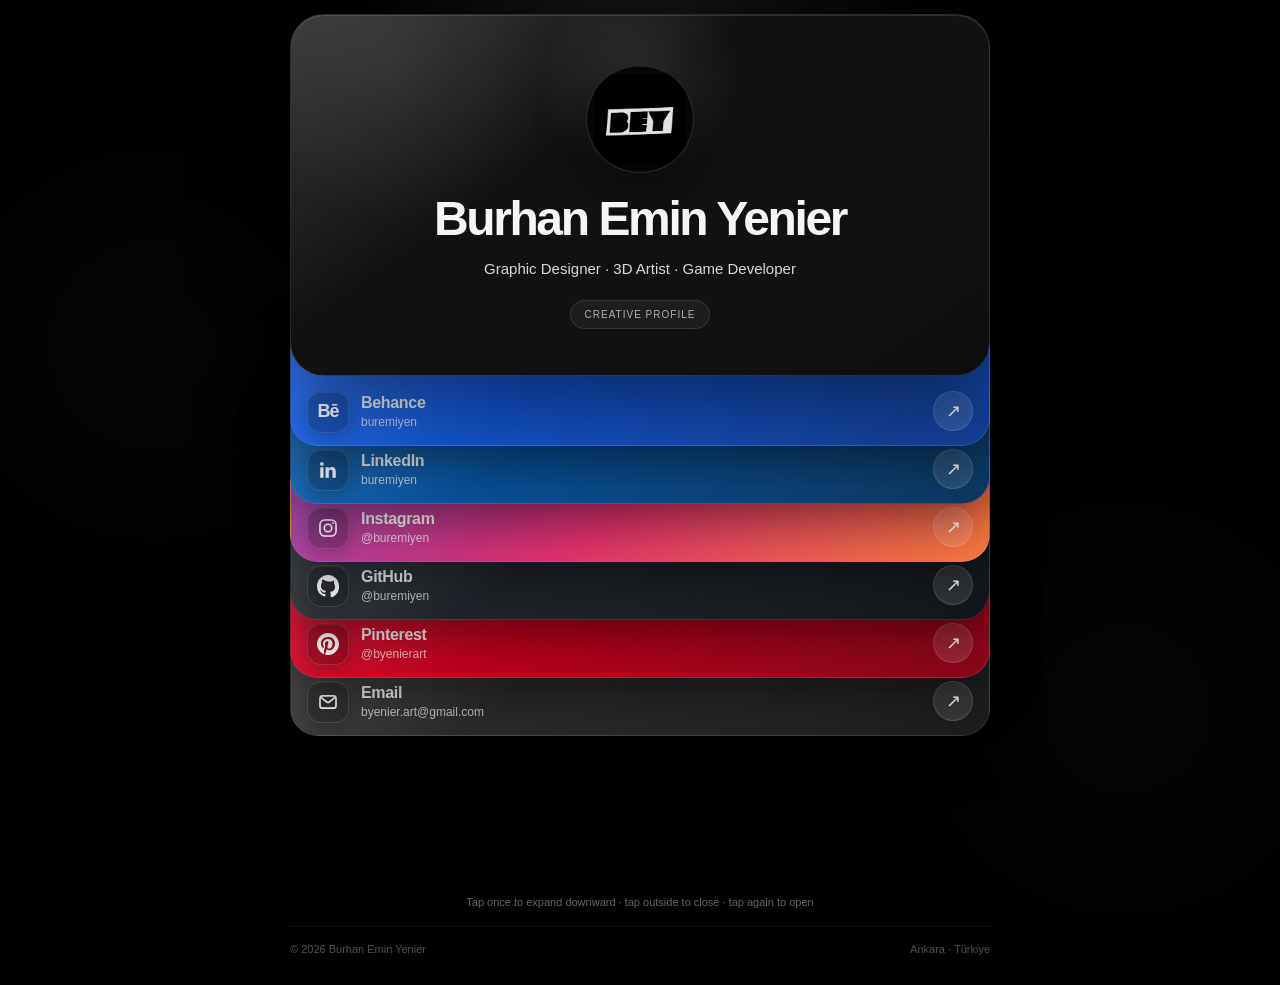
==== index.html @ cd2b0089 "Launch Wallet-style profile design" ====
<!doctype html>
<html lang="en">
<head>
<meta charset="utf-8">
<meta name="viewport" content="width=device-width,initial-scale=1,viewport-fit=cover">
<meta name="theme-color" content="#000000">
<meta name="color-scheme" content="dark">
<meta name="description" content="Burhan Emin Yenier — Graphic Designer, 3D Artist and Game Developer.">
<meta property="og:title" content="Burhan Emin Yenier">
<meta property="og:description" content="Graphic Designer · 3D Artist · Game Developer">
<meta property="og:type" content="website">
<meta property="og:url" content="https://buremiyen.github.io/">
<meta property="og:image" content="https://buremiyen.github.io/IMG_0271.jpg">
<link rel="canonical" href="https://buremiyen.github.io/">
<link rel="icon" href="IMG_0271.jpg">
<link rel="apple-touch-icon" href="IMG_0271.jpg">
<title>Burhan Emin Yenier</title>
<style>
:root {
  --text:#f5f5f7;
  --muted:#8e8e93;
  --ease:cubic-bezier(.22,.61,.36,1);
}
* { box-sizing:border-box; }
html,body {
  margin:0;
  background:#000;
  color:var(--text);
  font-family:-apple-system,BlinkMacSystemFont,"SF Pro Display","SF Pro Text","Helvetica Neue",Arial,sans-serif;
}
body {
  min-height:100svh;
  overflow-x:hidden;
  background:
    radial-gradient(circle at 50% -8%,rgba(255,255,255,.10),transparent 25%),
    radial-gradient(circle at 12% 35%,rgba(255,255,255,.025),transparent 20%),
    radial-gradient(circle at 88% 72%,rgba(255,255,255,.018),transparent 22%),
    #000;
  -webkit-font-smoothing:antialiased;
}
.page {
  width:min(720px,100%);
  margin:0 auto;
  padding:14px 10px calc(30px + env(safe-area-inset-bottom));
}

.profile-card {
  position:relative;
  z-index:10;
  min-height:360px;
  overflow:hidden;
  border-radius:34px;
  border:1px solid rgba(255,255,255,.13);
  background:
    radial-gradient(circle at 50% 18%,rgba(255,255,255,.10),transparent 22%),
    radial-gradient(circle at 14% 12%,rgba(255,255,255,.05),transparent 24%),
    linear-gradient(145deg,#171719,#080809);
  box-shadow:0 28px 90px rgba(0,0,0,.55), inset 0 1px 0 rgba(255,255,255,.12);
  transition:transform .8s var(--ease),opacity .7s ease,filter .7s ease;
}
.profile-card::before {
  content:"";
  position:absolute;
  inset:0;
  pointer-events:none;
  background:linear-gradient(145deg,rgba(255,255,255,.15),transparent 38%,rgba(255,255,255,.025) 74%);
}
.profile-inner {
  position:relative;
  z-index:1;
  min-height:360px;
  padding:30px 20px 26px;
  display:flex;
  flex-direction:column;
  align-items:center;
  justify-content:center;
  text-align:center;
}
.logo-ring {
  width:108px;
  height:108px;
  margin-bottom:22px;
  border-radius:50%;
  overflow:hidden;
  display:grid;
  place-items:center;
  background:#050506;
  border:1px solid rgba(255,255,255,.15);
  box-shadow:0 18px 52px rgba(0,0,0,.45), inset 0 1px 0 rgba(255,255,255,.08);
}
.logo-ring img { width:86%; height:auto; display:block; }
.profile-name { margin:0; font-size:clamp(30px,7vw,48px); line-height:1.02; font-weight:700; letter-spacing:-.05em; }
.profile-role { margin:14px 0 0; color:rgba(255,255,255,.84); font-size:15px; line-height:1.5; }
.profile-chip { margin-top:19px; padding:8px 14px; border-radius:999px; border:1px solid rgba(255,255,255,.10); background:rgba(255,255,255,.05); color:rgba(255,255,255,.65); font-size:10px; letter-spacing:.10em; }

.stack-section { position:relative; z-index:1; margin-top:-34px; }
.wallet { position:relative; height:520px; perspective:1200px; }
.card {
  --i:0;
  --peek:58px;
  --base:-22px;
  position:absolute;
  left:0;
  right:0;
  top:calc(var(--base) + var(--i) * var(--peek));
  height:126px;
  overflow:hidden;
  border-radius:28px;
  border:1px solid rgba(255,255,255,.12);
  box-shadow:0 18px 50px rgba(0,0,0,.44), inset 0 1px 0 rgba(255,255,255,.10);
  transition:height .42s var(--ease), transform .42s var(--ease), box-shadow .32s ease, opacity .55s ease, filter .55s ease;
  cursor:pointer;
  user-select:none;
  touch-action:manipulation;
}
.card::before {
  content:"";
  position:absolute;
  inset:0;
  pointer-events:none;
  background:linear-gradient(145deg,rgba(255,255,255,.15),transparent 38%,rgba(255,255,255,.025) 76%);
}
.card[data-order="0"] { z-index:6; }
.card[data-order="1"] { z-index:5; }
.card[data-order="2"] { z-index:4; }
.card[data-order="3"] { z-index:3; }
.card[data-order="4"] { z-index:2; }
.card[data-order="5"] { z-index:1; }
.card:hover { box-shadow:0 24px 74px rgba(0,0,0,.56), inset 0 1px 0 rgba(255,255,255,.14); }
.card.active {
  height:156px;
  box-shadow:0 28px 82px rgba(0,0,0,.60), inset 0 1px 0 rgba(255,255,255,.18);
}
.card.shifted {
  transform:translateY(30px);
}
.card.active .row {
  transform:translateY(18px);
}
.card.active .open { transform:scale(1.05); background:rgba(255,255,255,.18); }
.card.active .copy strong { transform:translateY(1px); }

.row {
  position:relative;
  z-index:1;
  height:100%;
  padding:70px 16px 14px;
  display:flex;
  align-items:flex-start;
  justify-content:space-between;
  gap:14px;
  transition:transform .42s var(--ease);
}
.left { min-width:0; display:flex; align-items:center; gap:12px; }
.icon {
  width:42px;
  height:42px;
  flex:0 0 42px;
  border-radius:14px;
  display:grid;
  place-items:center;
  background:rgba(0,0,0,.22);
  border:1px solid rgba(255,255,255,.14);
  box-shadow:inset 0 1px 0 rgba(255,255,255,.08),0 6px 16px rgba(0,0,0,.18);
  color:#fff;
}
.icon svg { width:22px; height:22px; display:block; fill:currentColor; }
.icon svg.stroke { fill:none; stroke:currentColor; stroke-width:1.8; stroke-linecap:round; stroke-linejoin:round; }
.behance-mark { font-size:18px; line-height:1; font-weight:800; letter-spacing:-.06em; transform:translateY(-1px); }
.copy { min-width:0; }
.copy strong { display:block; font-size:16px; line-height:1.05; font-weight:700; letter-spacing:-.02em; transition:transform .35s var(--ease); }
.copy small { display:block; margin-top:4px; color:rgba(255,255,255,.72); font-size:12px; white-space:nowrap; overflow:hidden; text-overflow:ellipsis; }
.open {
  width:40px;
  height:40px;
  flex:0 0 40px;
  border-radius:50%;
  display:grid;
  place-items:center;
  background:rgba(255,255,255,.12);
  border:1px solid rgba(255,255,255,.14);
  color:#fff;
  font-size:18px;
  transition:transform .35s var(--ease), background .35s ease;
}

.behance { background:linear-gradient(145deg,#1769ff,#0d3c94); }
.linkedin { background:linear-gradient(145deg,#0a66c2,#07345f); }
.instagram { background:linear-gradient(145deg,#833ab4,#e1306c 50%,#f77737); }
.github { background:linear-gradient(145deg,#2b3137,#0d1117); }
.pinterest { background:linear-gradient(145deg,#e60023,#860014); }
.email { background:linear-gradient(145deg,#38383b,#171719); }

.status { min-height:16px; margin-top:10px; text-align:center; color:#8e8e93; font-size:11px; }
.hint { margin-top:8px; text-align:center; color:#65656a; font-size:11px; }
footer { margin-top:18px; padding-top:16px; border-top:1px solid rgba(255,255,255,.06); display:flex; justify-content:space-between; gap:12px; color:#505055; font-size:11px; }

body.loading .profile-card { opacity:0; filter:blur(10px); transform:translateY(26px) scale(.985); }
body.loading .card { opacity:0; filter:blur(8px); transform:translateY(28px); }
body.loading .card[data-order="0"] { transition-delay:.08s; }
body.loading .card[data-order="1"] { transition-delay:.14s; }
body.loading .card[data-order="2"] { transition-delay:.20s; }
body.loading .card[data-order="3"] { transition-delay:.26s; }
body.loading .card[data-order="4"] { transition-delay:.32s; }
body.loading .card[data-order="5"] { transition-delay:.38s; }

@media (max-width:560px) {
  .profile-card,.profile-inner { min-height:340px; }
  .logo-ring { width:98px; height:98px; }
  .profile-role { font-size:14px; }
  .stack-section { margin-top:-30px; }
  .wallet { height:500px; }
  .card { --peek:56px; --base:-20px; height:122px; }
  .card.active { height:152px; }
  .card.shifted { transform:translateY(30px); }
  .card.active .row { transform:translateY(16px); }
  .row { padding:68px 14px 12px; }
  .icon { width:40px; height:40px; flex-basis:40px; }
  .copy strong { font-size:15px; }
  .copy small { font-size:11px; }
  footer { flex-direction:column; align-items:center; text-align:center; gap:4px; }
}
@media (prefers-reduced-motion:reduce) {
  *,*::before,*::after { transition:none !important; animation:none !important; }
  body.loading .profile-card, body.loading .card { opacity:1; filter:none; transform:none; }
}
</style>
</head>
<body class="loading">
<main class="page">
  <section class="profile-card">
    <div class="profile-inner">
      <div class="logo-ring"><img src="IMG_0271.jpg" alt="BEY logo"></div>
      <h1 class="profile-name">Burhan Emin Yenier</h1>
      <p class="profile-role">Graphic Designer · 3D Artist · Game Developer</p>
      <div class="profile-chip">CREATIVE PROFILE</div>
    </div>
  </section>

  <section class="stack-section">
    <div class="wallet" id="wallet">
      <article class="card behance" data-order="0" style="--i:0" data-url="https://www.behance.net/buremiyen">
        <div class="row"><div class="left"><div class="icon"><span class="behance-mark">Bē</span></div><div class="copy"><strong>Behance</strong><small>buremiyen</small></div></div><div class="open">↗</div></div>
      </article>
      <article class="card linkedin" data-order="1" style="--i:1" data-url="https://www.linkedin.com/in/buremiyen">
        <div class="row"><div class="left"><div class="icon"><svg viewBox="0 0 24 24" aria-hidden="true"><path d="M20.45 20.45h-3.55v-5.57c0-1.33-.03-3.04-1.85-3.04-1.85 0-2.14 1.45-2.14 2.94v5.67H9.36V9h3.41v1.56h.05c.48-.9 1.64-1.85 3.37-1.85 3.6 0 4.27 2.37 4.27 5.46v6.28zM5.34 7.43a2.06 2.06 0 1 1 0-4.13 2.06 2.06 0 0 1 0 4.13zM7.12 20.45H3.56V9h3.56v11.45z"/></svg></div><div class="copy"><strong>LinkedIn</strong><small>buremiyen</small></div></div><div class="open">↗</div></div>
      </article>
      <article class="card instagram" data-order="2" style="--i:2" data-url="https://www.instagram.com/buremiyen">
        <div class="row"><div class="left"><div class="icon"><svg class="stroke" viewBox="0 0 24 24" aria-hidden="true"><rect x="3.25" y="3.25" width="17.5" height="17.5" rx="5.25"/><circle cx="12" cy="12" r="4.1"/><circle cx="17.35" cy="6.7" r="1" fill="currentColor" stroke="none"/></svg></div><div class="copy"><strong>Instagram</strong><small>@buremiyen</small></div></div><div class="open">↗</div></div>
      </article>
      <article class="card github" data-order="3" style="--i:3" data-url="https://github.com/buremiyen">
        <div class="row"><div class="left"><div class="icon"><svg viewBox="0 0 16 16" aria-hidden="true"><path d="M8 0C3.58 0 0 3.58 0 8a8 8 0 0 0 5.47 7.59c.4.07.55-.17.55-.38 0-.19-.01-.82-.01-1.49-2.01.37-2.53-.49-2.69-.94-.09-.23-.48-.94-.82-1.13-.28-.15-.68-.52-.01-.53.63-.01 1.08.58 1.23.82.72 1.21 1.87.87 2.33.66.07-.52.28-.87.5-1.07-1.78-.2-3.64-.89-3.64-3.95 0-.87.31-1.59.82-2.15-.08-.2-.36-1.02.08-2.12 0 0 .67-.21 2.2.82A7.65 7.65 0 0 1 8 4.69c.68 0 1.37.09 2.01.27 1.53-1.04 2.2-.82 2.2-.82.44 1.1.16 1.92.08 2.12.51.56.82 1.27.82 2.15 0 3.07-1.87 3.75-3.65 3.95.29.25.54.73.54 1.48 0 1.07-.01 1.93-.01 2.2 0 .21.15.46.55.38A8.01 8.01 0 0 0 16 8c0-4.42-3.58-8-8-8Z"></path></svg></div><div class="copy"><strong>GitHub</strong><small>@buremiyen</small></div></div><div class="open">↗</div></div>
      </article>
      <article class="card pinterest" data-order="4" style="--i:4" data-url="https://tr.pinterest.com/byenierart/">
        <div class="row"><div class="left"><div class="icon"><svg viewBox="0 0 24 24" aria-hidden="true"><path d="M12 0C5.37 0 0 5.37 0 12c0 5.08 3.16 9.42 7.62 11.16-.1-.95-.2-2.4.04-3.44.22-.94 1.4-5.96 1.4-5.96s-.35-.72-.35-1.78c0-1.66.96-2.91 2.16-2.91 1.02 0 1.52.77 1.52 1.69 0 1.03-.65 2.56-.99 3.99-.29 1.19.6 2.16 1.77 2.16 2.13 0 3.77-2.24 3.77-5.48 0-2.86-2.06-4.87-5.01-4.87-3.41 0-5.41 2.56-5.41 5.2 0 1.03.39 2.14.89 2.74.1.12.11.23.08.35-.09.38-.29 1.2-.33 1.36-.05.22-.17.27-.4.17-1.5-.69-2.43-2.88-2.43-4.65 0-3.77 2.75-7.25 7.92-7.25 4.16 0 7.39 2.97 7.39 6.92 0 4.14-2.61 7.46-6.23 7.46-1.21 0-2.36-.63-2.76-1.38l-.75 2.85c-.27 1.05-1 2.35-1.49 3.15 1.12.34 2.31.53 3.55.53 6.61 0 11.99-5.37 11.99-11.99C24 5.37 18.63 0 12 0z"/></svg></div><div class="copy"><strong>Pinterest</strong><small>@byenierart</small></div></div><div class="open">↗</div></div>
      </article>
      <article class="card email" data-order="5" style="--i:5" data-url="mailto:byenier.art@gmail.com">
        <div class="row"><div class="left"><div class="icon"><svg class="stroke" viewBox="0 0 24 24" aria-hidden="true"><rect x="3.25" y="5.25" width="17.5" height="13.5" rx="2.75"/><path d="m4.6 7.15 6.15 4.85a2 2 0 0 0 2.5 0l6.15-4.85"/></svg></div><div class="copy"><strong>Email</strong><small>byenier.art@gmail.com</small></div></div><div class="open">↗</div></div>
      </article>
    </div>
    <div class="status" id="status"></div>
    <div class="hint">Tap once to expand downward · tap outside to close · tap again to open</div>
  </section>

  <footer><span>© 2026 Burhan Emin Yenier</span><span>Ankara · Türkiye</span></footer>
</main>
<script>
const wallet = document.getElementById('wallet');
const cards = [...document.querySelectorAll('.card')];
const status = document.getElementById('status');
let active = null;

window.addEventListener('load', () => {
  requestAnimationFrame(() => document.body.classList.remove('loading'));
});

function clearActive() {
  cards.forEach(c => c.classList.remove('active','shifted'));
  active = null;
  status.textContent = '';
}

cards.forEach(card => {
  card.addEventListener('click', e => {
    e.stopPropagation();
    if (active === card) {
      const url = card.dataset.url;
      if (url.startsWith('mailto:')) window.location.href = url;
      else window.open(url, '_blank', 'noopener,noreferrer');
      return;
    }
    const selectedIndex = cards.indexOf(card);
    cards.forEach((c, i) => {
      c.classList.remove('active','shifted');
      if (i > selectedIndex) c.classList.add('shifted');
    });
    card.classList.add('active');
    active = card;
    status.textContent = 'Selected · tap again to open';
  });
});

wallet.addEventListener('click', e => {
  if (e.target === wallet) clearActive();
});

document.addEventListener('click', e => {
  if (!wallet.contains(e.target)) clearActive();
});

document.addEventListener('keydown', e => {
  if (e.key === 'Escape') clearActive();
});
</script>
</body>
</html>
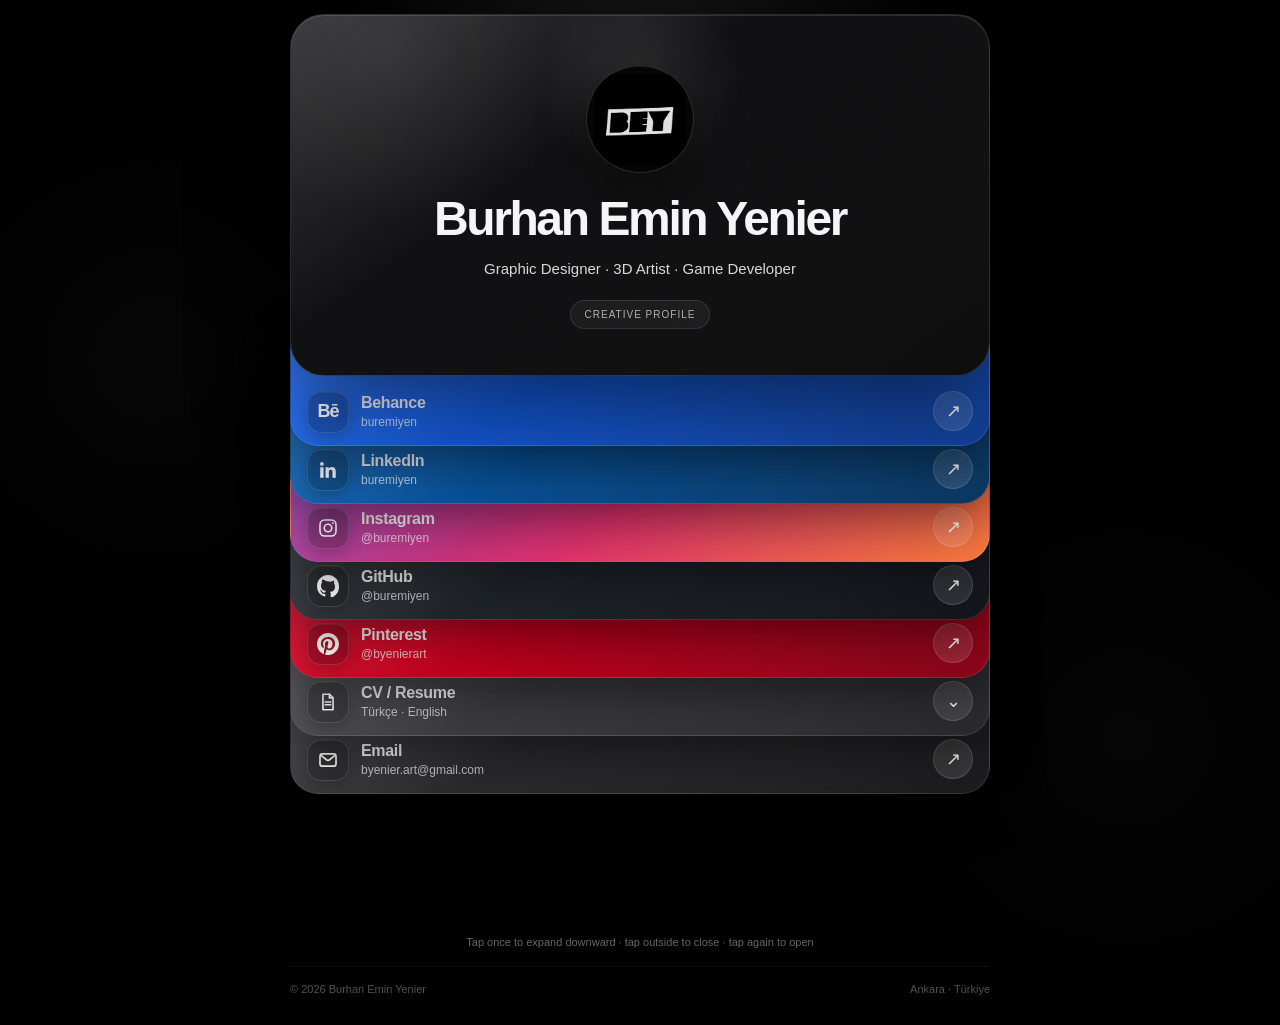
==== commit 405ba7d7: "Add CV card and remove mobile tap highlight" ====
--- a/index.html
+++ b/index.html
@@ -16,301 +16,37 @@
 <link rel="apple-touch-icon" href="IMG_0271.jpg">
 <title>Burhan Emin Yenier</title>
 <style>
-:root {
-  --text:#f5f5f7;
-  --muted:#8e8e93;
-  --ease:cubic-bezier(.22,.61,.36,1);
-}
-* { box-sizing:border-box; }
-html,body {
-  margin:0;
-  background:#000;
-  color:var(--text);
-  font-family:-apple-system,BlinkMacSystemFont,"SF Pro Display","SF Pro Text","Helvetica Neue",Arial,sans-serif;
-}
-body {
-  min-height:100svh;
-  overflow-x:hidden;
-  background:
-    radial-gradient(circle at 50% -8%,rgba(255,255,255,.10),transparent 25%),
-    radial-gradient(circle at 12% 35%,rgba(255,255,255,.025),transparent 20%),
-    radial-gradient(circle at 88% 72%,rgba(255,255,255,.018),transparent 22%),
-    #000;
-  -webkit-font-smoothing:antialiased;
-}
-.page {
-  width:min(720px,100%);
-  margin:0 auto;
-  padding:14px 10px calc(30px + env(safe-area-inset-bottom));
-}
-
-.profile-card {
-  position:relative;
-  z-index:10;
-  min-height:360px;
-  overflow:hidden;
-  border-radius:34px;
-  border:1px solid rgba(255,255,255,.13);
-  background:
-    radial-gradient(circle at 50% 18%,rgba(255,255,255,.10),transparent 22%),
-    radial-gradient(circle at 14% 12%,rgba(255,255,255,.05),transparent 24%),
-    linear-gradient(145deg,#171719,#080809);
-  box-shadow:0 28px 90px rgba(0,0,0,.55), inset 0 1px 0 rgba(255,255,255,.12);
-  transition:transform .8s var(--ease),opacity .7s ease,filter .7s ease;
-}
-.profile-card::before {
-  content:"";
-  position:absolute;
-  inset:0;
-  pointer-events:none;
-  background:linear-gradient(145deg,rgba(255,255,255,.15),transparent 38%,rgba(255,255,255,.025) 74%);
-}
-.profile-inner {
-  position:relative;
-  z-index:1;
-  min-height:360px;
-  padding:30px 20px 26px;
-  display:flex;
-  flex-direction:column;
-  align-items:center;
-  justify-content:center;
-  text-align:center;
-}
-.logo-ring {
-  width:108px;
-  height:108px;
-  margin-bottom:22px;
-  border-radius:50%;
-  overflow:hidden;
-  display:grid;
-  place-items:center;
-  background:#050506;
-  border:1px solid rgba(255,255,255,.15);
-  box-shadow:0 18px 52px rgba(0,0,0,.45), inset 0 1px 0 rgba(255,255,255,.08);
-}
-.logo-ring img { width:86%; height:auto; display:block; }
-.profile-name { margin:0; font-size:clamp(30px,7vw,48px); line-height:1.02; font-weight:700; letter-spacing:-.05em; }
-.profile-role { margin:14px 0 0; color:rgba(255,255,255,.84); font-size:15px; line-height:1.5; }
-.profile-chip { margin-top:19px; padding:8px 14px; border-radius:999px; border:1px solid rgba(255,255,255,.10); background:rgba(255,255,255,.05); color:rgba(255,255,255,.65); font-size:10px; letter-spacing:.10em; }
-
-.stack-section { position:relative; z-index:1; margin-top:-34px; }
-.wallet { position:relative; height:520px; perspective:1200px; }
-.card {
-  --i:0;
-  --peek:58px;
-  --base:-22px;
-  position:absolute;
-  left:0;
-  right:0;
-  top:calc(var(--base) + var(--i) * var(--peek));
-  height:126px;
-  overflow:hidden;
-  border-radius:28px;
-  border:1px solid rgba(255,255,255,.12);
-  box-shadow:0 18px 50px rgba(0,0,0,.44), inset 0 1px 0 rgba(255,255,255,.10);
-  transition:height .42s var(--ease), transform .42s var(--ease), box-shadow .32s ease, opacity .55s ease, filter .55s ease;
-  cursor:pointer;
-  user-select:none;
-  touch-action:manipulation;
-}
-.card::before {
-  content:"";
-  position:absolute;
-  inset:0;
-  pointer-events:none;
-  background:linear-gradient(145deg,rgba(255,255,255,.15),transparent 38%,rgba(255,255,255,.025) 76%);
-}
-.card[data-order="0"] { z-index:6; }
-.card[data-order="1"] { z-index:5; }
-.card[data-order="2"] { z-index:4; }
-.card[data-order="3"] { z-index:3; }
-.card[data-order="4"] { z-index:2; }
-.card[data-order="5"] { z-index:1; }
-.card:hover { box-shadow:0 24px 74px rgba(0,0,0,.56), inset 0 1px 0 rgba(255,255,255,.14); }
-.card.active {
-  height:156px;
-  box-shadow:0 28px 82px rgba(0,0,0,.60), inset 0 1px 0 rgba(255,255,255,.18);
-}
-.card.shifted {
-  transform:translateY(30px);
-}
-.card.active .row {
-  transform:translateY(18px);
-}
-.card.active .open { transform:scale(1.05); background:rgba(255,255,255,.18); }
-.card.active .copy strong { transform:translateY(1px); }
-
-.row {
-  position:relative;
-  z-index:1;
-  height:100%;
-  padding:70px 16px 14px;
-  display:flex;
-  align-items:flex-start;
-  justify-content:space-between;
-  gap:14px;
-  transition:transform .42s var(--ease);
-}
-.left { min-width:0; display:flex; align-items:center; gap:12px; }
-.icon {
-  width:42px;
-  height:42px;
-  flex:0 0 42px;
-  border-radius:14px;
-  display:grid;
-  place-items:center;
-  background:rgba(0,0,0,.22);
-  border:1px solid rgba(255,255,255,.14);
-  box-shadow:inset 0 1px 0 rgba(255,255,255,.08),0 6px 16px rgba(0,0,0,.18);
-  color:#fff;
-}
-.icon svg { width:22px; height:22px; display:block; fill:currentColor; }
-.icon svg.stroke { fill:none; stroke:currentColor; stroke-width:1.8; stroke-linecap:round; stroke-linejoin:round; }
-.behance-mark { font-size:18px; line-height:1; font-weight:800; letter-spacing:-.06em; transform:translateY(-1px); }
-.copy { min-width:0; }
-.copy strong { display:block; font-size:16px; line-height:1.05; font-weight:700; letter-spacing:-.02em; transition:transform .35s var(--ease); }
-.copy small { display:block; margin-top:4px; color:rgba(255,255,255,.72); font-size:12px; white-space:nowrap; overflow:hidden; text-overflow:ellipsis; }
-.open {
-  width:40px;
-  height:40px;
-  flex:0 0 40px;
-  border-radius:50%;
-  display:grid;
-  place-items:center;
-  background:rgba(255,255,255,.12);
-  border:1px solid rgba(255,255,255,.14);
-  color:#fff;
-  font-size:18px;
-  transition:transform .35s var(--ease), background .35s ease;
-}
-
-.behance { background:linear-gradient(145deg,#1769ff,#0d3c94); }
-.linkedin { background:linear-gradient(145deg,#0a66c2,#07345f); }
-.instagram { background:linear-gradient(145deg,#833ab4,#e1306c 50%,#f77737); }
-.github { background:linear-gradient(145deg,#2b3137,#0d1117); }
-.pinterest { background:linear-gradient(145deg,#e60023,#860014); }
-.email { background:linear-gradient(145deg,#38383b,#171719); }
-
-.status { min-height:16px; margin-top:10px; text-align:center; color:#8e8e93; font-size:11px; }
-.hint { margin-top:8px; text-align:center; color:#65656a; font-size:11px; }
-footer { margin-top:18px; padding-top:16px; border-top:1px solid rgba(255,255,255,.06); display:flex; justify-content:space-between; gap:12px; color:#505055; font-size:11px; }
-
-body.loading .profile-card { opacity:0; filter:blur(10px); transform:translateY(26px) scale(.985); }
-body.loading .card { opacity:0; filter:blur(8px); transform:translateY(28px); }
-body.loading .card[data-order="0"] { transition-delay:.08s; }
-body.loading .card[data-order="1"] { transition-delay:.14s; }
-body.loading .card[data-order="2"] { transition-delay:.20s; }
-body.loading .card[data-order="3"] { transition-delay:.26s; }
-body.loading .card[data-order="4"] { transition-delay:.32s; }
-body.loading .card[data-order="5"] { transition-delay:.38s; }
-
-@media (max-width:560px) {
-  .profile-card,.profile-inner { min-height:340px; }
-  .logo-ring { width:98px; height:98px; }
-  .profile-role { font-size:14px; }
-  .stack-section { margin-top:-30px; }
-  .wallet { height:500px; }
-  .card { --peek:56px; --base:-20px; height:122px; }
-  .card.active { height:152px; }
-  .card.shifted { transform:translateY(30px); }
-  .card.active .row { transform:translateY(16px); }
-  .row { padding:68px 14px 12px; }
-  .icon { width:40px; height:40px; flex-basis:40px; }
-  .copy strong { font-size:15px; }
-  .copy small { font-size:11px; }
-  footer { flex-direction:column; align-items:center; text-align:center; gap:4px; }
-}
-@media (prefers-reduced-motion:reduce) {
-  *,*::before,*::after { transition:none !important; animation:none !important; }
-  body.loading .profile-card, body.loading .card { opacity:1; filter:none; transform:none; }
-}
-</style>
-</head>
-<body class="loading">
-<main class="page">
-  <section class="profile-card">
-    <div class="profile-inner">
-      <div class="logo-ring"><img src="IMG_0271.jpg" alt="BEY logo"></div>
-      <h1 class="profile-name">Burhan Emin Yenier</h1>
-      <p class="profile-role">Graphic Designer · 3D Artist · Game Developer</p>
-      <div class="profile-chip">CREATIVE PROFILE</div>
-    </div>
-  </section>
-
-  <section class="stack-section">
-    <div class="wallet" id="wallet">
-      <article class="card behance" data-order="0" style="--i:0" data-url="https://www.behance.net/buremiyen">
-        <div class="row"><div class="left"><div class="icon"><span class="behance-mark">Bē</span></div><div class="copy"><strong>Behance</strong><small>buremiyen</small></div></div><div class="open">↗</div></div>
-      </article>
-      <article class="card linkedin" data-order="1" style="--i:1" data-url="https://www.linkedin.com/in/buremiyen">
-        <div class="row"><div class="left"><div class="icon"><svg viewBox="0 0 24 24" aria-hidden="true"><path d="M20.45 20.45h-3.55v-5.57c0-1.33-.03-3.04-1.85-3.04-1.85 0-2.14 1.45-2.14 2.94v5.67H9.36V9h3.41v1.56h.05c.48-.9 1.64-1.85 3.37-1.85 3.6 0 4.27 2.37 4.27 5.46v6.28zM5.34 7.43a2.06 2.06 0 1 1 0-4.13 2.06 2.06 0 0 1 0 4.13zM7.12 20.45H3.56V9h3.56v11.45z"/></svg></div><div class="copy"><strong>LinkedIn</strong><small>buremiyen</small></div></div><div class="open">↗</div></div>
-      </article>
-      <article class="card instagram" data-order="2" style="--i:2" data-url="https://www.instagram.com/buremiyen">
-        <div class="row"><div class="left"><div class="icon"><svg class="stroke" viewBox="0 0 24 24" aria-hidden="true"><rect x="3.25" y="3.25" width="17.5" height="17.5" rx="5.25"/><circle cx="12" cy="12" r="4.1"/><circle cx="17.35" cy="6.7" r="1" fill="currentColor" stroke="none"/></svg></div><div class="copy"><strong>Instagram</strong><small>@buremiyen</small></div></div><div class="open">↗</div></div>
-      </article>
-      <article class="card github" data-order="3" style="--i:3" data-url="https://github.com/buremiyen">
-        <div class="row"><div class="left"><div class="icon"><svg viewBox="0 0 16 16" aria-hidden="true"><path d="M8 0C3.58 0 0 3.58 0 8a8 8 0 0 0 5.47 7.59c.4.07.55-.17.55-.38 0-.19-.01-.82-.01-1.49-2.01.37-2.53-.49-2.69-.94-.09-.23-.48-.94-.82-1.13-.28-.15-.68-.52-.01-.53.63-.01 1.08.58 1.23.82.72 1.21 1.87.87 2.33.66.07-.52.28-.87.5-1.07-1.78-.2-3.64-.89-3.64-3.95 0-.87.31-1.59.82-2.15-.08-.2-.36-1.02.08-2.12 0 0 .67-.21 2.2.82A7.65 7.65 0 0 1 8 4.69c.68 0 1.37.09 2.01.27 1.53-1.04 2.2-.82 2.2-.82.44 1.1.16 1.92.08 2.12.51.56.82 1.27.82 2.15 0 3.07-1.87 3.75-3.65 3.95.29.25.54.73.54 1.48 0 1.07-.01 1.93-.01 2.2 0 .21.15.46.55.38A8.01 8.01 0 0 0 16 8c0-4.42-3.58-8-8-8Z"></path></svg></div><div class="copy"><strong>GitHub</strong><small>@buremiyen</small></div></div><div class="open">↗</div></div>
-      </article>
-      <article class="card pinterest" data-order="4" style="--i:4" data-url="https://tr.pinterest.com/byenierart/">
-        <div class="row"><div class="left"><div class="icon"><svg viewBox="0 0 24 24" aria-hidden="true"><path d="M12 0C5.37 0 0 5.37 0 12c0 5.08 3.16 9.42 7.62 11.16-.1-.95-.2-2.4.04-3.44.22-.94 1.4-5.96 1.4-5.96s-.35-.72-.35-1.78c0-1.66.96-2.91 2.16-2.91 1.02 0 1.52.77 1.52 1.69 0 1.03-.65 2.56-.99 3.99-.29 1.19.6 2.16 1.77 2.16 2.13 0 3.77-2.24 3.77-5.48 0-2.86-2.06-4.87-5.01-4.87-3.41 0-5.41 2.56-5.41 5.2 0 1.03.39 2.14.89 2.74.1.12.11.23.08.35-.09.38-.29 1.2-.33 1.36-.05.22-.17.27-.4.17-1.5-.69-2.43-2.88-2.43-4.65 0-3.77 2.75-7.25 7.92-7.25 4.16 0 7.39 2.97 7.39 6.92 0 4.14-2.61 7.46-6.23 7.46-1.21 0-2.36-.63-2.76-1.38l-.75 2.85c-.27 1.05-1 2.35-1.49 3.15 1.12.34 2.31.53 3.55.53 6.61 0 11.99-5.37 11.99-11.99C24 5.37 18.63 0 12 0z"/></svg></div><div class="copy"><strong>Pinterest</strong><small>@byenierart</small></div></div><div class="open">↗</div></div>
-      </article>
-      <article class="card email" data-order="5" style="--i:5" data-url="mailto:byenier.art@gmail.com">
-        <div class="row"><div class="left"><div class="icon"><svg class="stroke" viewBox="0 0 24 24" aria-hidden="true"><rect x="3.25" y="5.25" width="17.5" height="13.5" rx="2.75"/><path d="m4.6 7.15 6.15 4.85a2 2 0 0 0 2.5 0l6.15-4.85"/></svg></div><div class="copy"><strong>Email</strong><small>byenier.art@gmail.com</small></div></div><div class="open">↗</div></div>
-      </article>
-    </div>
-    <div class="status" id="status"></div>
-    <div class="hint">Tap once to expand downward · tap outside to close · tap again to open</div>
-  </section>
-
-  <footer><span>© 2026 Burhan Emin Yenier</span><span>Ankara · Türkiye</span></footer>
-</main>
+:root{--text:#f5f5f7;--muted:#8e8e93;--ease:cubic-bezier(.22,.61,.36,1)}
+*{box-sizing:border-box;-webkit-tap-highlight-color:transparent}
+html,body{margin:0;background:#000;color:var(--text);font-family:-apple-system,BlinkMacSystemFont,"SF Pro Display","SF Pro Text","Helvetica Neue",Arial,sans-serif}
+body{min-height:100svh;overflow-x:hidden;background:radial-gradient(circle at 50% -8%,rgba(255,255,255,.10),transparent 25%),radial-gradient(circle at 12% 35%,rgba(255,255,255,.025),transparent 20%),radial-gradient(circle at 88% 72%,rgba(255,255,255,.018),transparent 22%),#000;-webkit-font-smoothing:antialiased}
+.page{width:min(720px,100%);margin:0 auto;padding:14px 10px calc(30px + env(safe-area-inset-bottom))}
+.profile-card{position:relative;z-index:10;min-height:360px;overflow:hidden;border-radius:34px;border:1px solid rgba(255,255,255,.13);background:radial-gradient(circle at 50% 18%,rgba(255,255,255,.10),transparent 22%),radial-gradient(circle at 14% 12%,rgba(255,255,255,.05),transparent 24%),linear-gradient(145deg,#171719,#080809);box-shadow:0 28px 90px rgba(0,0,0,.55),inset 0 1px 0 rgba(255,255,255,.12);transition:transform .8s var(--ease),opacity .7s ease,filter .7s ease}
+.profile-card::before{content:"";position:absolute;inset:0;pointer-events:none;background:linear-gradient(145deg,rgba(255,255,255,.15),transparent 38%,rgba(255,255,255,.025) 74%)}
+.profile-inner{position:relative;z-index:1;min-height:360px;padding:30px 20px 26px;display:flex;flex-direction:column;align-items:center;justify-content:center;text-align:center}
+.logo-ring{width:108px;height:108px;margin-bottom:22px;border-radius:50%;overflow:hidden;display:grid;place-items:center;background:#050506;border:1px solid rgba(255,255,255,.15);box-shadow:0 18px 52px rgba(0,0,0,.45),inset 0 1px 0 rgba(255,255,255,.08)}
+.logo-ring img{width:86%;height:auto;display:block}.profile-name{margin:0;font-size:clamp(30px,7vw,48px);line-height:1.02;font-weight:700;letter-spacing:-.05em}.profile-role{margin:14px 0 0;color:rgba(255,255,255,.84);font-size:15px;line-height:1.5}.profile-chip{margin-top:19px;padding:8px 14px;border-radius:999px;border:1px solid rgba(255,255,255,.10);background:rgba(255,255,255,.05);color:rgba(255,255,255,.65);font-size:10px;letter-spacing:.10em}
+.stack-section{position:relative;z-index:1;margin-top:-34px}.wallet{position:relative;height:560px;perspective:1200px}.card{--i:0;--peek:58px;--base:-22px;position:absolute;left:0;right:0;top:calc(var(--base) + var(--i) * var(--peek));height:126px;overflow:hidden;border-radius:28px;border:1px solid rgba(255,255,255,.12);box-shadow:0 18px 50px rgba(0,0,0,.44),inset 0 1px 0 rgba(255,255,255,.10);transition:height .42s var(--ease),transform .42s var(--ease),box-shadow .32s ease,opacity .55s ease,filter .55s ease;cursor:pointer;user-select:none;touch-action:manipulation}
+.card::before{content:"";position:absolute;inset:0;pointer-events:none;background:linear-gradient(145deg,rgba(255,255,255,.15),transparent 38%,rgba(255,255,255,.025) 76%)}
+.card[data-order="0"]{z-index:7}.card[data-order="1"]{z-index:6}.card[data-order="2"]{z-index:5}.card[data-order="3"]{z-index:4}.card[data-order="4"]{z-index:3}.card[data-order="5"]{z-index:2}.card[data-order="6"]{z-index:1}.card:hover{box-shadow:0 24px 74px rgba(0,0,0,.56),inset 0 1px 0 rgba(255,255,255,.14)}.card.active{height:156px;box-shadow:0 28px 82px rgba(0,0,0,.60),inset 0 1px 0 rgba(255,255,255,.18)}.card.shifted{transform:translateY(var(--shift,30px))}.card.active .row{transform:translateY(18px)}.card.active .open{transform:scale(1.05);background:rgba(255,255,255,.18)}.card.active .copy strong{transform:translateY(1px)}
+.row{position:relative;z-index:1;height:100%;padding:70px 16px 14px;display:flex;align-items:flex-start;justify-content:space-between;gap:14px;transition:transform .42s var(--ease)}.left{min-width:0;display:flex;align-items:center;gap:12px}.icon{width:42px;height:42px;flex:0 0 42px;border-radius:14px;display:grid;place-items:center;background:rgba(0,0,0,.22);border:1px solid rgba(255,255,255,.14);box-shadow:inset 0 1px 0 rgba(255,255,255,.08),0 6px 16px rgba(0,0,0,.18);color:#fff}.icon svg{width:22px;height:22px;display:block;fill:currentColor}.icon svg.stroke{fill:none;stroke:currentColor;stroke-width:1.8;stroke-linecap:round;stroke-linejoin:round}.behance-mark{font-size:18px;line-height:1;font-weight:800;letter-spacing:-.06em;transform:translateY(-1px)}.copy{min-width:0}.copy strong{display:block;font-size:16px;line-height:1.05;font-weight:700;letter-spacing:-.02em;transition:transform .35s var(--ease)}.copy small{display:block;margin-top:4px;color:rgba(255,255,255,.72);font-size:12px;white-space:nowrap;overflow:hidden;text-overflow:ellipsis}.open{width:40px;height:40px;flex:0 0 40px;border-radius:50%;display:grid;place-items:center;background:rgba(255,255,255,.12);border:1px solid rgba(255,255,255,.14);color:#fff;font-size:18px;transition:transform .35s var(--ease),background .35s ease}
+.behance{background:linear-gradient(145deg,#1769ff,#0d3c94)}.linkedin{background:linear-gradient(145deg,#0a66c2,#07345f)}.instagram{background:linear-gradient(145deg,#833ab4,#e1306c 50%,#f77737)}.github{background:linear-gradient(145deg,#2b3137,#0d1117)}.pinterest{background:linear-gradient(145deg,#e60023,#860014)}.cv{background:linear-gradient(145deg,#4b4b50,#242429)}.email{background:linear-gradient(145deg,#38383b,#171719)}
+.cv-card.active{height:202px}.cv-actions{position:absolute;z-index:2;left:16px;right:16px;bottom:14px;display:flex;gap:8px;opacity:0;pointer-events:none;transform:translateY(10px);transition:opacity .28s ease,transform .38s var(--ease)}.cv-card.active .cv-actions{opacity:1;pointer-events:auto;transform:translateY(0)}.cv-option{flex:1;min-height:42px;display:flex;align-items:center;justify-content:center;text-decoration:none;color:#fff;font-size:12px;font-weight:600;border-radius:14px;border:1px solid rgba(255,255,255,.14);background:rgba(255,255,255,.09);box-shadow:inset 0 1px 0 rgba(255,255,255,.08)}.cv-option:active{background:rgba(255,255,255,.15)}
+.status{min-height:16px;margin-top:10px;text-align:center;color:#8e8e93;font-size:11px}.hint{margin-top:8px;text-align:center;color:#65656a;font-size:11px}footer{margin-top:18px;padding-top:16px;border-top:1px solid rgba(255,255,255,.06);display:flex;justify-content:space-between;gap:12px;color:#505055;font-size:11px}
+body.loading .profile-card{opacity:0;filter:blur(10px);transform:translateY(26px) scale(.985)}body.loading .card{opacity:0;filter:blur(8px);transform:translateY(28px)}body.loading .card[data-order="0"]{transition-delay:.08s}body.loading .card[data-order="1"]{transition-delay:.14s}body.loading .card[data-order="2"]{transition-delay:.20s}body.loading .card[data-order="3"]{transition-delay:.26s}body.loading .card[data-order="4"]{transition-delay:.32s}body.loading .card[data-order="5"]{transition-delay:.38s}body.loading .card[data-order="6"]{transition-delay:.44s}
+@media(max-width:560px){.profile-card,.profile-inner{min-height:340px}.logo-ring{width:98px;height:98px}.profile-role{font-size:14px}.stack-section{margin-top:-30px}.wallet{height:540px}.card{--peek:56px;--base:-20px;height:122px}.card.active{height:152px}.cv-card.active{height:194px}.card.shifted{transform:translateY(var(--shift,30px))}.card.active .row{transform:translateY(16px)}.row{padding:68px 14px 12px}.icon{width:40px;height:40px;flex-basis:40px}.copy strong{font-size:15px}.copy small{font-size:11px}footer{flex-direction:column;align-items:center;text-align:center;gap:4px}}
+@media(prefers-reduced-motion:reduce){*,*::before,*::after{transition:none!important;animation:none!important}body.loading .profile-card,body.loading .card{opacity:1;filter:none;transform:none}}
+</style></head>
+<body class="loading"><main class="page"><section class="profile-card"><div class="profile-inner"><div class="logo-ring"><img src="IMG_0271.jpg" alt="BEY logo"></div><h1 class="profile-name">Burhan Emin Yenier</h1><p class="profile-role">Graphic Designer · 3D Artist · Game Developer</p><div class="profile-chip">CREATIVE PROFILE</div></div></section>
+<section class="stack-section"><div class="wallet" id="wallet">
+<article class="card behance" data-order="0" style="--i:0" data-url="https://www.behance.net/buremiyen"><div class="row"><div class="left"><div class="icon"><span class="behance-mark">Bē</span></div><div class="copy"><strong>Behance</strong><small>buremiyen</small></div></div><div class="open">↗</div></div></article>
+<article class="card linkedin" data-order="1" style="--i:1" data-url="https://www.linkedin.com/in/buremiyen"><div class="row"><div class="left"><div class="icon"><svg viewBox="0 0 24 24" aria-hidden="true"><path d="M20.45 20.45h-3.55v-5.57c0-1.33-.03-3.04-1.85-3.04-1.85 0-2.14 1.45-2.14 2.94v5.67H9.36V9h3.41v1.56h.05c.48-.9 1.64-1.85 3.37-1.85 3.6 0 4.27 2.37 4.27 5.46v6.28zM5.34 7.43a2.06 2.06 0 1 1 0-4.13 2.06 2.06 0 0 1 0 4.13zM7.12 20.45H3.56V9h3.56v11.45z"/></svg></div><div class="copy"><strong>LinkedIn</strong><small>buremiyen</small></div></div><div class="open">↗</div></div></article>
+<article class="card instagram" data-order="2" style="--i:2" data-url="https://www.instagram.com/buremiyen"><div class="row"><div class="left"><div class="icon"><svg class="stroke" viewBox="0 0 24 24" aria-hidden="true"><rect x="3.25" y="3.25" width="17.5" height="17.5" rx="5.25"/><circle cx="12" cy="12" r="4.1"/><circle cx="17.35" cy="6.7" r="1" fill="currentColor" stroke="none"/></svg></div><div class="copy"><strong>Instagram</strong><small>@buremiyen</small></div></div><div class="open">↗</div></div></article>
+<article class="card github" data-order="3" style="--i:3" data-url="https://github.com/buremiyen"><div class="row"><div class="left"><div class="icon"><svg viewBox="0 0 16 16" aria-hidden="true"><path d="M8 0C3.58 0 0 3.58 0 8a8 8 0 0 0 5.47 7.59c.4.07.55-.17.55-.38 0-.19-.01-.82-.01-1.49-2.01.37-2.53-.49-2.69-.94-.09-.23-.48-.94-.82-1.13-.28-.15-.68-.52-.01-.53.63-.01 1.08.58 1.23.82.72 1.21 1.87.87 2.33.66.07-.52.28-.87.5-1.07-1.78-.2-3.64-.89-3.64-3.95 0-.87.31-1.59.82-2.15-.08-.2-.36-1.02.08-2.12 0 0 .67-.21 2.2.82A7.65 7.65 0 0 1 8 4.69c.68 0 1.37.09 2.01.27 1.53-1.04 2.2-.82 2.2-.82.44 1.1.16 1.92.08 2.12.51.56.82 1.27.82 2.15 0 3.07-1.87 3.75-3.65 3.95.29.25.54.73.54 1.48 0 1.07-.01 1.93-.01 2.2 0 .21.15.46.55.38A8.01 8.01 0 0 0 16 8c0-4.42-3.58-8-8-8Z"></path></svg></div><div class="copy"><strong>GitHub</strong><small>@buremiyen</small></div></div><div class="open">↗</div></div></article>
+<article class="card pinterest" data-order="4" style="--i:4" data-url="https://tr.pinterest.com/byenierart/"><div class="row"><div class="left"><div class="icon"><svg viewBox="0 0 24 24" aria-hidden="true"><path d="M12 0C5.37 0 0 5.37 0 12c0 5.08 3.16 9.42 7.62 11.16-.1-.95-.2-2.4.04-3.44.22-.94 1.4-5.96 1.4-5.96s-.35-.72-.35-1.78c0-1.66.96-2.91 2.16-2.91 1.02 0 1.52.77 1.52 1.69 0 1.03-.65 2.56-.99 3.99-.29 1.19.6 2.16 1.77 2.16 2.13 0 3.77-2.24 3.77-5.48 0-2.86-2.06-4.87-5.01-4.87-3.41 0-5.41 2.56-5.41 5.2 0 1.03.39 2.14.89 2.74.1.12.11.23.08.35-.09.38-.29 1.2-.33 1.36-.05.22-.17.27-.4.17-1.5-.69-2.43-2.88-2.43-4.65 0-3.77 2.75-7.25 7.92-7.25 4.16 0 7.39 2.97 7.39 6.92 0 4.14-2.61 7.46-6.23 7.46-1.21 0-2.36-.63-2.76-1.38l-.75 2.85c-.27 1.05-1 2.35-1.49 3.15 1.12.34 2.31.53 3.55.53 6.61 0 11.99-5.37 11.99-11.99C24 5.37 18.63 0 12 0z"/></svg></div><div class="copy"><strong>Pinterest</strong><small>@byenierart</small></div></div><div class="open">↗</div></div></article>
+<article class="card cv cv-card" data-order="5" style="--i:5" data-type="cv"><div class="row"><div class="left"><div class="icon"><svg class="stroke" viewBox="0 0 24 24" aria-hidden="true"><path d="M6.5 3.5h7l4 4v13h-11z"/><path d="M13.5 3.5v4h4"/><path d="M9 12h6M9 15h6"/></svg></div><div class="copy"><strong>CV / Resume</strong><small>Türkçe · English</small></div></div><div class="open">⌄</div></div><div class="cv-actions"><a class="cv-option" href="cv-tr.html" target="_blank" rel="noreferrer">Türkçe CV ↗</a><a class="cv-option" href="cv-en.html" target="_blank" rel="noreferrer">English CV ↗</a></div></article>
+<article class="card email" data-order="6" style="--i:6" data-url="mailto:byenier.art@gmail.com"><div class="row"><div class="left"><div class="icon"><svg class="stroke" viewBox="0 0 24 24" aria-hidden="true"><rect x="3.25" y="5.25" width="17.5" height="13.5" rx="2.75"/><path d="m4.6 7.15 6.15 4.85a2 2 0 0 0 2.5 0l6.15-4.85"/></svg></div><div class="copy"><strong>Email</strong><small>byenier.art@gmail.com</small></div></div><div class="open">↗</div></div></article>
+</div><div class="status" id="status"></div><div class="hint">Tap once to expand downward · tap outside to close · tap again to open</div></section><footer><span>© 2026 Burhan Emin Yenier</span><span>Ankara · Türkiye</span></footer></main>
 <script>
-const wallet = document.getElementById('wallet');
-const cards = [...document.querySelectorAll('.card')];
-const status = document.getElementById('status');
-let active = null;
-
-window.addEventListener('load', () => {
-  requestAnimationFrame(() => document.body.classList.remove('loading'));
-});
-
-function clearActive() {
-  cards.forEach(c => c.classList.remove('active','shifted'));
-  active = null;
-  status.textContent = '';
-}
-
-cards.forEach(card => {
-  card.addEventListener('click', e => {
-    e.stopPropagation();
-    if (active === card) {
-      const url = card.dataset.url;
-      if (url.startsWith('mailto:')) window.location.href = url;
-      else window.open(url, '_blank', 'noopener,noreferrer');
-      return;
-    }
-    const selectedIndex = cards.indexOf(card);
-    cards.forEach((c, i) => {
-      c.classList.remove('active','shifted');
-      if (i > selectedIndex) c.classList.add('shifted');
-    });
-    card.classList.add('active');
-    active = card;
-    status.textContent = 'Selected · tap again to open';
-  });
-});
-
-wallet.addEventListener('click', e => {
-  if (e.target === wallet) clearActive();
-});
-
-document.addEventListener('click', e => {
-  if (!wallet.contains(e.target)) clearActive();
-});
-
-document.addEventListener('keydown', e => {
-  if (e.key === 'Escape') clearActive();
-});
-</script>
-</body>
-</html>+const wallet=document.getElementById('wallet');const cards=[...document.querySelectorAll('.card')];const status=document.getElementById('status');let active=null;window.addEventListener('load',()=>{requestAnimationFrame(()=>document.body.classList.remove('loading'))});function clearActive(){cards.forEach(c=>c.classList.remove('active','shifted'));active=null;status.textContent=''}cards.forEach(card=>{card.addEventListener('click',e=>{e.stopPropagation();if(active===card){if(card.dataset.type==='cv'){clearActive();return}const url=card.dataset.url;if(url){if(url.startsWith('mailto:'))window.location.href=url;else window.open(url,'_blank','noopener,noreferrer')}return}const selectedIndex=cards.indexOf(card);const shiftAmount=card.dataset.type==='cv'?76:30;cards.forEach((c,i)=>{c.classList.remove('active','shifted');c.style.removeProperty('--shift');if(i>selectedIndex){c.classList.add('shifted');c.style.setProperty('--shift',shiftAmount+'px')}});card.classList.add('active');active=card;status.textContent=card.dataset.type==='cv'?'Choose a CV language':'Selected · tap again to open'})});document.querySelectorAll('.cv-option').forEach(link=>link.addEventListener('click',e=>e.stopPropagation()));wallet.addEventListener('click',e=>{if(e.target===wallet)clearActive()});document.addEventListener('click',e=>{if(!wallet.contains(e.target))clearActive()});document.addEventListener('keydown',e=>{if(e.key==='Escape')clearActive()});
+</script></body></html>
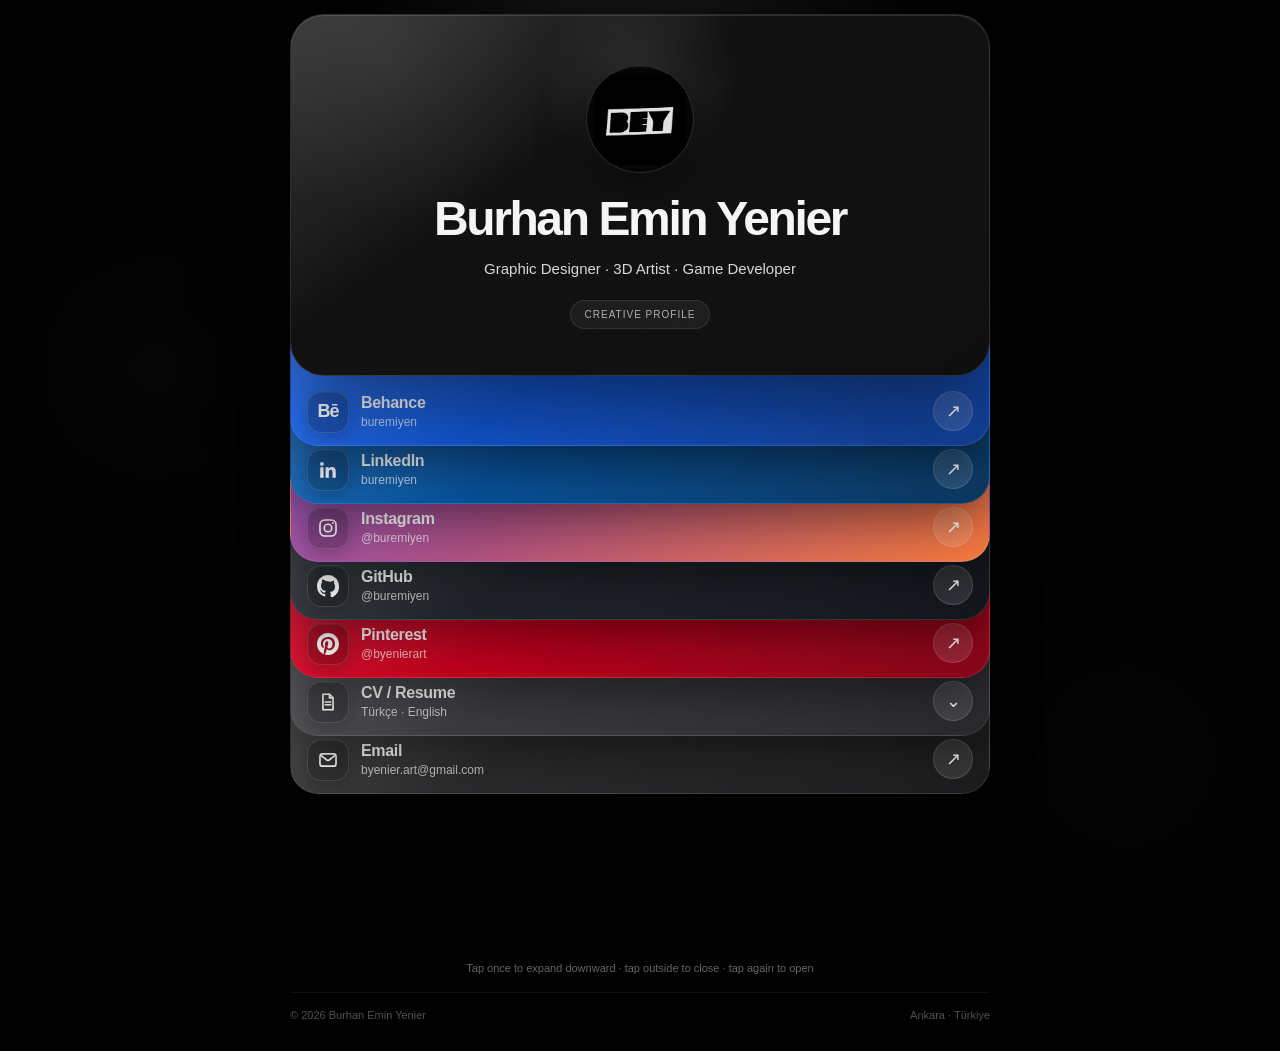
==== commit 74123d0e: "Make portfolio data-driven for admin editing" ====
--- a/index.html
+++ b/index.html
@@ -16,10 +16,10 @@
 <link rel="apple-touch-icon" href="IMG_0271.jpg">
 <title>Burhan Emin Yenier</title>
 <style>
-:root{--text:#f5f5f7;--muted:#8e8e93;--ease:cubic-bezier(.22,.61,.36,1)}
+:root{--text:#f5f5f7;--muted:#8e8e93;--ease:cubic-bezier(.22,.61,.36,1);--page-bg:#000000}
 *{box-sizing:border-box;-webkit-tap-highlight-color:transparent}
-html,body{margin:0;background:#000;color:var(--text);font-family:-apple-system,BlinkMacSystemFont,"SF Pro Display","SF Pro Text","Helvetica Neue",Arial,sans-serif}
-body{min-height:100svh;overflow-x:hidden;background:radial-gradient(circle at 50% -8%,rgba(255,255,255,.10),transparent 25%),radial-gradient(circle at 12% 35%,rgba(255,255,255,.025),transparent 20%),radial-gradient(circle at 88% 72%,rgba(255,255,255,.018),transparent 22%),#000;-webkit-font-smoothing:antialiased}
+html,body{margin:0;background:var(--page-bg);color:var(--text);font-family:-apple-system,BlinkMacSystemFont,"SF Pro Display","SF Pro Text","Helvetica Neue",Arial,sans-serif}
+body{min-height:100svh;overflow-x:hidden;background:radial-gradient(circle at 50% -8%,rgba(255,255,255,.10),transparent 25%),radial-gradient(circle at 12% 35%,rgba(255,255,255,.025),transparent 20%),radial-gradient(circle at 88% 72%,rgba(255,255,255,.018),transparent 22%),var(--page-bg);-webkit-font-smoothing:antialiased}
 .page{width:min(720px,100%);margin:0 auto;padding:14px 10px calc(30px + env(safe-area-inset-bottom))}
 .profile-card{position:relative;z-index:10;min-height:360px;overflow:hidden;border-radius:34px;border:1px solid rgba(255,255,255,.13);background:radial-gradient(circle at 50% 18%,rgba(255,255,255,.10),transparent 22%),radial-gradient(circle at 14% 12%,rgba(255,255,255,.05),transparent 24%),linear-gradient(145deg,#171719,#080809);box-shadow:0 28px 90px rgba(0,0,0,.55),inset 0 1px 0 rgba(255,255,255,.12);transition:transform .8s var(--ease),opacity .7s ease,filter .7s ease}
 .profile-card::before{content:"";position:absolute;inset:0;pointer-events:none;background:linear-gradient(145deg,rgba(255,255,255,.15),transparent 38%,rgba(255,255,255,.025) 74%)}
@@ -29,7 +29,7 @@
 .stack-section{position:relative;z-index:1;margin-top:-34px}.wallet{position:relative;height:560px;perspective:1200px}.card{--i:0;--peek:58px;--base:-22px;position:absolute;left:0;right:0;top:calc(var(--base) + var(--i) * var(--peek));height:126px;overflow:hidden;border-radius:28px;border:1px solid rgba(255,255,255,.12);box-shadow:0 18px 50px rgba(0,0,0,.44),inset 0 1px 0 rgba(255,255,255,.10);transition:height .42s var(--ease),transform .42s var(--ease),box-shadow .32s ease,opacity .55s ease,filter .55s ease;cursor:pointer;user-select:none;touch-action:manipulation}
 .card::before{content:"";position:absolute;inset:0;pointer-events:none;background:linear-gradient(145deg,rgba(255,255,255,.15),transparent 38%,rgba(255,255,255,.025) 76%)}
 .card[data-order="0"]{z-index:7}.card[data-order="1"]{z-index:6}.card[data-order="2"]{z-index:5}.card[data-order="3"]{z-index:4}.card[data-order="4"]{z-index:3}.card[data-order="5"]{z-index:2}.card[data-order="6"]{z-index:1}.card:hover{box-shadow:0 24px 74px rgba(0,0,0,.56),inset 0 1px 0 rgba(255,255,255,.14)}.card.active{height:156px;box-shadow:0 28px 82px rgba(0,0,0,.60),inset 0 1px 0 rgba(255,255,255,.18)}.card.shifted{transform:translateY(var(--shift,30px))}.card.active .row{transform:translateY(18px)}.card.active .open{transform:scale(1.05);background:rgba(255,255,255,.18)}.card.active .copy strong{transform:translateY(1px)}
-.row{position:relative;z-index:1;height:100%;padding:70px 16px 14px;display:flex;align-items:flex-start;justify-content:space-between;gap:14px;transition:transform .42s var(--ease)}.left{min-width:0;display:flex;align-items:center;gap:12px}.icon{width:42px;height:42px;flex:0 0 42px;border-radius:14px;display:grid;place-items:center;background:rgba(0,0,0,.22);border:1px solid rgba(255,255,255,.14);box-shadow:inset 0 1px 0 rgba(255,255,255,.08),0 6px 16px rgba(0,0,0,.18);color:#fff}.icon svg{width:22px;height:22px;display:block;fill:currentColor}.icon svg.stroke{fill:none;stroke:currentColor;stroke-width:1.8;stroke-linecap:round;stroke-linejoin:round}.behance-mark{font-size:18px;line-height:1;font-weight:800;letter-spacing:-.06em;transform:translateY(-1px)}.copy{min-width:0}.copy strong{display:block;font-size:16px;line-height:1.05;font-weight:700;letter-spacing:-.02em;transition:transform .35s var(--ease)}.copy small{display:block;margin-top:4px;color:rgba(255,255,255,.72);font-size:12px;white-space:nowrap;overflow:hidden;text-overflow:ellipsis}.open{width:40px;height:40px;flex:0 0 40px;border-radius:50%;display:grid;place-items:center;background:rgba(255,255,255,.12);border:1px solid rgba(255,255,255,.14);color:#fff;font-size:18px;transition:transform .35s var(--ease),background .35s ease}
+.row{position:relative;z-index:1;height:100%;padding:70px 16px 14px;display:flex;align-items:flex-start;justify-content:space-between;gap:14px;transition:transform .42s var(--ease)}.left{min-width:0;display:flex;align-items:center;gap:12px}.icon{width:42px;height:42px;flex:0 0 42px;border-radius:14px;display:grid;place-items:center;background:rgba(0,0,0,.22);border:1px solid rgba(255,255,255,.14);box-shadow:inset 0 1px 0 rgba(255,255,255,.08),0 6px 16px rgba(0,0,0,.18);color:inherit}.icon svg{width:22px;height:22px;display:block;fill:currentColor}.icon svg.stroke{fill:none;stroke:currentColor;stroke-width:1.8;stroke-linecap:round;stroke-linejoin:round}.behance-mark{font-size:18px;line-height:1;font-weight:800;letter-spacing:-.06em;transform:translateY(-1px)}.copy{min-width:0}.copy strong{display:block;font-size:16px;line-height:1.05;font-weight:700;letter-spacing:-.02em;transition:transform .35s var(--ease)}.copy small{display:block;margin-top:4px;color:inherit;opacity:.72;font-size:12px;white-space:nowrap;overflow:hidden;text-overflow:ellipsis}.open{width:40px;height:40px;flex:0 0 40px;border-radius:50%;display:grid;place-items:center;background:rgba(255,255,255,.12);border:1px solid rgba(255,255,255,.14);color:inherit;font-size:18px;transition:transform .35s var(--ease),background .35s ease}
 .behance{background:linear-gradient(145deg,#1769ff,#0d3c94)}.linkedin{background:linear-gradient(145deg,#0a66c2,#07345f)}.instagram{background:linear-gradient(145deg,#833ab4,#e1306c 50%,#f77737)}.github{background:linear-gradient(145deg,#2b3137,#0d1117)}.pinterest{background:linear-gradient(145deg,#e60023,#860014)}.cv{background:linear-gradient(145deg,#4b4b50,#242429)}.email{background:linear-gradient(145deg,#38383b,#171719)}
 .cv-card.active{height:202px}.cv-actions{position:absolute;z-index:2;left:16px;right:16px;bottom:14px;display:flex;gap:8px;opacity:0;pointer-events:none;transform:translateY(10px);transition:opacity .28s ease,transform .38s var(--ease)}.cv-card.active .cv-actions{opacity:1;pointer-events:auto;transform:translateY(0)}.cv-option{flex:1;min-height:42px;display:flex;align-items:center;justify-content:center;text-decoration:none;color:#fff;font-size:12px;font-weight:600;border-radius:14px;border:1px solid rgba(255,255,255,.14);background:rgba(255,255,255,.09);box-shadow:inset 0 1px 0 rgba(255,255,255,.08)}.cv-option:active{background:rgba(255,255,255,.15)}
 .status{min-height:16px;margin-top:10px;text-align:center;color:#8e8e93;font-size:11px}.hint{margin-top:8px;text-align:center;color:#65656a;font-size:11px}footer{margin-top:18px;padding-top:16px;border-top:1px solid rgba(255,255,255,.06);display:flex;justify-content:space-between;gap:12px;color:#505055;font-size:11px}
@@ -37,16 +37,129 @@
 @media(max-width:560px){.profile-card,.profile-inner{min-height:340px}.logo-ring{width:98px;height:98px}.profile-role{font-size:14px}.stack-section{margin-top:-30px}.wallet{height:540px}.card{--peek:56px;--base:-20px;height:122px}.card.active{height:152px}.cv-card.active{height:194px}.card.shifted{transform:translateY(var(--shift,30px))}.card.active .row{transform:translateY(16px)}.row{padding:68px 14px 12px}.icon{width:40px;height:40px;flex-basis:40px}.copy strong{font-size:15px}.copy small{font-size:11px}footer{flex-direction:column;align-items:center;text-align:center;gap:4px}}
 @media(prefers-reduced-motion:reduce){*,*::before,*::after{transition:none!important;animation:none!important}body.loading .profile-card,body.loading .card{opacity:1;filter:none;transform:none}}
 </style></head>
-<body class="loading"><main class="page"><section class="profile-card"><div class="profile-inner"><div class="logo-ring"><img src="IMG_0271.jpg" alt="BEY logo"></div><h1 class="profile-name">Burhan Emin Yenier</h1><p class="profile-role">Graphic Designer · 3D Artist · Game Developer</p><div class="profile-chip">CREATIVE PROFILE</div></div></section>
-<section class="stack-section"><div class="wallet" id="wallet">
-<article class="card behance" data-order="0" style="--i:0" data-url="https://www.behance.net/buremiyen"><div class="row"><div class="left"><div class="icon"><span class="behance-mark">Bē</span></div><div class="copy"><strong>Behance</strong><small>buremiyen</small></div></div><div class="open">↗</div></div></article>
-<article class="card linkedin" data-order="1" style="--i:1" data-url="https://www.linkedin.com/in/buremiyen"><div class="row"><div class="left"><div class="icon"><svg viewBox="0 0 24 24" aria-hidden="true"><path d="M20.45 20.45h-3.55v-5.57c0-1.33-.03-3.04-1.85-3.04-1.85 0-2.14 1.45-2.14 2.94v5.67H9.36V9h3.41v1.56h.05c.48-.9 1.64-1.85 3.37-1.85 3.6 0 4.27 2.37 4.27 5.46v6.28zM5.34 7.43a2.06 2.06 0 1 1 0-4.13 2.06 2.06 0 0 1 0 4.13zM7.12 20.45H3.56V9h3.56v11.45z"/></svg></div><div class="copy"><strong>LinkedIn</strong><small>buremiyen</small></div></div><div class="open">↗</div></div></article>
-<article class="card instagram" data-order="2" style="--i:2" data-url="https://www.instagram.com/buremiyen"><div class="row"><div class="left"><div class="icon"><svg class="stroke" viewBox="0 0 24 24" aria-hidden="true"><rect x="3.25" y="3.25" width="17.5" height="17.5" rx="5.25"/><circle cx="12" cy="12" r="4.1"/><circle cx="17.35" cy="6.7" r="1" fill="currentColor" stroke="none"/></svg></div><div class="copy"><strong>Instagram</strong><small>@buremiyen</small></div></div><div class="open">↗</div></div></article>
-<article class="card github" data-order="3" style="--i:3" data-url="https://github.com/buremiyen"><div class="row"><div class="left"><div class="icon"><svg viewBox="0 0 16 16" aria-hidden="true"><path d="M8 0C3.58 0 0 3.58 0 8a8 8 0 0 0 5.47 7.59c.4.07.55-.17.55-.38 0-.19-.01-.82-.01-1.49-2.01.37-2.53-.49-2.69-.94-.09-.23-.48-.94-.82-1.13-.28-.15-.68-.52-.01-.53.63-.01 1.08.58 1.23.82.72 1.21 1.87.87 2.33.66.07-.52.28-.87.5-1.07-1.78-.2-3.64-.89-3.64-3.95 0-.87.31-1.59.82-2.15-.08-.2-.36-1.02.08-2.12 0 0 .67-.21 2.2.82A7.65 7.65 0 0 1 8 4.69c.68 0 1.37.09 2.01.27 1.53-1.04 2.2-.82 2.2-.82.44 1.1.16 1.92.08 2.12.51.56.82 1.27.82 2.15 0 3.07-1.87 3.75-3.65 3.95.29.25.54.73.54 1.48 0 1.07-.01 1.93-.01 2.2 0 .21.15.46.55.38A8.01 8.01 0 0 0 16 8c0-4.42-3.58-8-8-8Z"></path></svg></div><div class="copy"><strong>GitHub</strong><small>@buremiyen</small></div></div><div class="open">↗</div></div></article>
-<article class="card pinterest" data-order="4" style="--i:4" data-url="https://tr.pinterest.com/byenierart/"><div class="row"><div class="left"><div class="icon"><svg viewBox="0 0 24 24" aria-hidden="true"><path d="M12 0C5.37 0 0 5.37 0 12c0 5.08 3.16 9.42 7.62 11.16-.1-.95-.2-2.4.04-3.44.22-.94 1.4-5.96 1.4-5.96s-.35-.72-.35-1.78c0-1.66.96-2.91 2.16-2.91 1.02 0 1.52.77 1.52 1.69 0 1.03-.65 2.56-.99 3.99-.29 1.19.6 2.16 1.77 2.16 2.13 0 3.77-2.24 3.77-5.48 0-2.86-2.06-4.87-5.01-4.87-3.41 0-5.41 2.56-5.41 5.2 0 1.03.39 2.14.89 2.74.1.12.11.23.08.35-.09.38-.29 1.2-.33 1.36-.05.22-.17.27-.4.17-1.5-.69-2.43-2.88-2.43-4.65 0-3.77 2.75-7.25 7.92-7.25 4.16 0 7.39 2.97 7.39 6.92 0 4.14-2.61 7.46-6.23 7.46-1.21 0-2.36-.63-2.76-1.38l-.75 2.85c-.27 1.05-1 2.35-1.49 3.15 1.12.34 2.31.53 3.55.53 6.61 0 11.99-5.37 11.99-11.99C24 5.37 18.63 0 12 0z"/></svg></div><div class="copy"><strong>Pinterest</strong><small>@byenierart</small></div></div><div class="open">↗</div></div></article>
-<article class="card cv cv-card" data-order="5" style="--i:5" data-type="cv"><div class="row"><div class="left"><div class="icon"><svg class="stroke" viewBox="0 0 24 24" aria-hidden="true"><path d="M6.5 3.5h7l4 4v13h-11z"/><path d="M13.5 3.5v4h4"/><path d="M9 12h6M9 15h6"/></svg></div><div class="copy"><strong>CV / Resume</strong><small>Türkçe · English</small></div></div><div class="open">⌄</div></div><div class="cv-actions"><a class="cv-option" href="cv-tr.html" target="_blank" rel="noreferrer">Türkçe CV ↗</a><a class="cv-option" href="cv-en.html" target="_blank" rel="noreferrer">English CV ↗</a></div></article>
-<article class="card email" data-order="6" style="--i:6" data-url="mailto:byenier.art@gmail.com"><div class="row"><div class="left"><div class="icon"><svg class="stroke" viewBox="0 0 24 24" aria-hidden="true"><rect x="3.25" y="5.25" width="17.5" height="13.5" rx="2.75"/><path d="m4.6 7.15 6.15 4.85a2 2 0 0 0 2.5 0l6.15-4.85"/></svg></div><div class="copy"><strong>Email</strong><small>byenier.art@gmail.com</small></div></div><div class="open">↗</div></div></article>
-</div><div class="status" id="status"></div><div class="hint">Tap once to expand downward · tap outside to close · tap again to open</div></section><footer><span>© 2026 Burhan Emin Yenier</span><span>Ankara · Türkiye</span></footer></main>
+<body><main class="page"><section class="profile-card" id="profileCard"><div class="profile-inner"><div class="logo-ring"><img id="profileLogo" src="IMG_0271.jpg" alt="BEY logo"></div><h1 class="profile-name" id="profileName">Burhan Emin Yenier</h1><p class="profile-role" id="profileRole">Graphic Designer · 3D Artist · Game Developer</p><div class="profile-chip" id="profileChip">CREATIVE PROFILE</div></div></section>
+<section class="stack-section"><div class="wallet" id="wallet"></div><div class="status" id="status"></div><div class="hint" id="hint">Tap once to expand downward · tap outside to close · tap again to open</div></section><footer><span id="footerLeft">© 2026 Burhan Emin Yenier</span><span id="footerRight">Ankara · Türkiye</span></footer></main>
 <script>
-const wallet=document.getElementById('wallet');const cards=[...document.querySelectorAll('.card')];const status=document.getElementById('status');let active=null;window.addEventListener('load',()=>{requestAnimationFrame(()=>document.body.classList.remove('loading'))});function clearActive(){cards.forEach(c=>c.classList.remove('active','shifted'));active=null;status.textContent=''}cards.forEach(card=>{card.addEventListener('click',e=>{e.stopPropagation();if(active===card){if(card.dataset.type==='cv'){clearActive();return}const url=card.dataset.url;if(url){if(url.startsWith('mailto:'))window.location.href=url;else window.open(url,'_blank','noopener,noreferrer')}return}const selectedIndex=cards.indexOf(card);const shiftAmount=card.dataset.type==='cv'?76:30;cards.forEach((c,i)=>{c.classList.remove('active','shifted');c.style.removeProperty('--shift');if(i>selectedIndex){c.classList.add('shifted');c.style.setProperty('--shift',shiftAmount+'px')}});card.classList.add('active');active=card;status.textContent=card.dataset.type==='cv'?'Choose a CV language':'Selected · tap again to open'})});document.querySelectorAll('.cv-option').forEach(link=>link.addEventListener('click',e=>e.stopPropagation()));wallet.addEventListener('click',e=>{if(e.target===wallet)clearActive()});document.addEventListener('click',e=>{if(!wallet.contains(e.target))clearActive()});document.addEventListener('keydown',e=>{if(e.key==='Escape')clearActive()});
-</script></body></html>+const DEFAULT_CONFIG={"version":1,"profile":{"name":"Burhan Emin Yenier","role":"Graphic Designer · 3D Artist · Game Developer","chip":"CREATIVE PROFILE","logo":"IMG_0271.jpg"},"theme":{"pageBackground":"#000000","profileColor1":"#171719","profileColor2":"#080809","profileText":"#f5f5f7"},"cards":[{"id":"behance","label":"Behance","subtitle":"buremiyen","url":"https://www.behance.net/buremiyen","icon":"behance","color1":"#1769ff","color2":"#0d3c94","textColor":"#ffffff","enabled":true},{"id":"linkedin","label":"LinkedIn","subtitle":"buremiyen","url":"https://www.linkedin.com/in/buremiyen","icon":"linkedin","color1":"#0a66c2","color2":"#07345f","textColor":"#ffffff","enabled":true},{"id":"instagram","label":"Instagram","subtitle":"@buremiyen","url":"https://www.instagram.com/buremiyen","icon":"instagram","color1":"#833ab4","color2":"#f77737","textColor":"#ffffff","enabled":true},{"id":"github","label":"GitHub","subtitle":"@buremiyen","url":"https://github.com/buremiyen","icon":"github","color1":"#2b3137","color2":"#0d1117","textColor":"#ffffff","enabled":true},{"id":"pinterest","label":"Pinterest","subtitle":"@byenierart","url":"https://tr.pinterest.com/byenierart/","icon":"pinterest","color1":"#e60023","color2":"#860014","textColor":"#ffffff","enabled":true},{"id":"cv","label":"CV / Resume","subtitle":"Türkçe · English","url":"","icon":"cv","color1":"#4b4b50","color2":"#242429","textColor":"#ffffff","enabled":true,"type":"cv","actions":[{"label":"Türkçe CV ↗","url":"cv-tr.html"},{"label":"English CV ↗","url":"cv-en.html"}]},{"id":"email","label":"Email","subtitle":"byenier.art@gmail.com","url":"mailto:byenier.art@gmail.com","icon":"email","color1":"#38383b","color2":"#171719","textColor":"#ffffff","enabled":true}],"footer":{"left":"© 2026 Burhan Emin Yenier","right":"Ankara · Türkiye"},"ui":{"hint":"Tap once to expand downward · tap outside to close · tap again to open"}};
+const wallet=document.getElementById('wallet');
+const status=document.getElementById('status');
+let cards=[];
+let active=null;
+
+function iconHTML(type){
+  const icons={
+    behance:'<span class="behance-mark">Bē</span>',
+    linkedin:'<svg viewBox="0 0 24 24" aria-hidden="true"><path d="M20.45 20.45h-3.55v-5.57c0-1.33-.03-3.04-1.85-3.04-1.85 0-2.14 1.45-2.14 2.94v5.67H9.36V9h3.41v1.56h.05c.48-.9 1.64-1.85 3.37-1.85 3.6 0 4.27 2.37 4.27 5.46v6.28zM5.34 7.43a2.06 2.06 0 1 1 0-4.13 2.06 2.06 0 0 1 0 4.13zM7.12 20.45H3.56V9h3.56v11.45z"/></svg>',
+    instagram:'<svg class="stroke" viewBox="0 0 24 24" aria-hidden="true"><rect x="3.25" y="3.25" width="17.5" height="17.5" rx="5.25"/><circle cx="12" cy="12" r="4.1"/><circle cx="17.35" cy="6.7" r="1" fill="currentColor" stroke="none"/></svg>',
+    github:'<svg viewBox="0 0 16 16" aria-hidden="true"><path d="M8 0C3.58 0 0 3.58 0 8a8 8 0 0 0 5.47 7.59c.4.07.55-.17.55-.38 0-.19-.01-.82-.01-1.49-2.01.37-2.53-.49-2.69-.94-.09-.23-.48-.94-.82-1.13-.28-.15-.68-.52-.01-.53.63-.01 1.08.58 1.23.82.72 1.21 1.87.87 2.33.66.07-.52.28-.87.5-1.07-1.78-.2-3.64-.89-3.64-3.95 0-.87.31-1.59.82-2.15-.08-.2-.36-1.02.08-2.12 0 0 .67-.21 2.2.82A7.65 7.65 0 0 1 8 4.69c.68 0 1.37.09 2.01.27 1.53-1.04 2.2-.82 2.2-.82.44 1.1.16 1.92.08 2.12.51.56.82 1.27.82 2.15 0 3.07-1.87 3.75-3.65 3.95.29.25.54.73.54 1.48 0 1.07-.01 1.93-.01 2.2 0 .21.15.46.55.38A8.01 8.01 0 0 0 16 8c0-4.42-3.58-8-8-8Z"/></svg>',
+    pinterest:'<svg viewBox="0 0 24 24" aria-hidden="true"><path d="M12 0C5.37 0 0 5.37 0 12c0 5.08 3.16 9.42 7.62 11.16-.1-.95-.2-2.4.04-3.44.22-.94 1.4-5.96 1.4-5.96s-.35-.72-.35-1.78c0-1.66.96-2.91 2.16-2.91 1.02 0 1.52.77 1.52 1.69 0 1.03-.65 2.56-.99 3.99-.29 1.19.6 2.16 1.77 2.16 2.13 0 3.77-2.24 3.77-5.48 0-2.86-2.06-4.87-5.01-4.87-3.41 0-5.41 2.56-5.41 5.2 0 1.03.39 2.14.89 2.74.1.12.11.23.08.35-.09.38-.29 1.2-.33 1.36-.05.22-.17.27-.4.17-1.5-.69-2.43-2.88-2.43-4.65 0-3.77 2.75-7.25 7.92-7.25 4.16 0 7.39 2.97 7.39 6.92 0 4.14-2.61 7.46-6.23 7.46-1.21 0-2.36-.63-2.76-1.38l-.75 2.85c-.27 1.05-1 2.35-1.49 3.15 1.12.34 2.31.53 3.55.53 6.61 0 11.99-5.37 11.99-11.99C24 5.37 18.63 0 12 0z"/></svg>',
+    cv:'<svg class="stroke" viewBox="0 0 24 24" aria-hidden="true"><path d="M6.5 3.5h7l4 4v13h-11z"/><path d="M13.5 3.5v4h4"/><path d="M9 12h6M9 15h6"/></svg>',
+    email:'<svg class="stroke" viewBox="0 0 24 24" aria-hidden="true"><rect x="3.25" y="5.25" width="17.5" height="13.5" rx="2.75"/><path d="m4.6 7.15 6.15 4.85a2 2 0 0 0 2.5 0l6.15-4.85"/></svg>',
+    youtube:'<svg viewBox="0 0 24 24" aria-hidden="true"><path d="M23.5 6.2a3 3 0 0 0-2.1-2.1C19.5 3.6 12 3.6 12 3.6s-7.5 0-9.4.5A3 3 0 0 0 .5 6.2 31 31 0 0 0 0 12a31 31 0 0 0 .5 5.8 3 3 0 0 0 2.1 2.1c1.9.5 9.4.5 9.4.5s7.5 0 9.4-.5a3 3 0 0 0 2.1-2.1A31 31 0 0 0 24 12a31 31 0 0 0-.5-5.8ZM9.6 15.6V8.4l6.3 3.6-6.3 3.6Z"/></svg>',
+    tiktok:'<span style="font-size:22px;font-weight:800">♪</span>',
+    link:'<svg class="stroke" viewBox="0 0 24 24" aria-hidden="true"><path d="M10 13a5 5 0 0 0 7.1.1l2-2a5 5 0 0 0-7.1-7.1l-1.1 1.1"/><path d="M14 11a5 5 0 0 0-7.1-.1l-2 2A5 5 0 0 0 12 20l1.1-1.1"/></svg>'
+  };
+  return icons[type]||icons.link;
+}
+
+function clearActive(){
+  cards.forEach(c=>{c.classList.remove('active','shifted');c.style.removeProperty('--shift')});
+  active=null;
+  status.textContent='';
+}
+
+function bindCard(card,item,index){
+  card.addEventListener('click',e=>{
+    e.stopPropagation();
+    if(active===card){
+      if(item.type==='cv'){clearActive();return}
+      if(item.url){
+        if(item.url.startsWith('mailto:')) location.href=item.url;
+        else window.open(item.url,'_blank','noopener,noreferrer');
+      }
+      return;
+    }
+    const shiftAmount=item.type==='cv'?76:30;
+    cards.forEach((c,i)=>{
+      c.classList.remove('active','shifted');
+      c.style.removeProperty('--shift');
+      if(i>index){c.classList.add('shifted');c.style.setProperty('--shift',shiftAmount+'px')}
+    });
+    card.classList.add('active');
+    active=card;
+    status.textContent=item.type==='cv'?'Choose a CV language':'Selected · tap again to open';
+  });
+}
+
+function render(config){
+  const p=config.profile||DEFAULT_CONFIG.profile;
+  const t=config.theme||DEFAULT_CONFIG.theme;
+  document.documentElement.style.setProperty('--page-bg',t.pageBackground||'#000000');
+  document.getElementById('profileName').textContent=p.name||'';
+  document.getElementById('profileRole').textContent=p.role||'';
+  const chip=document.getElementById('profileChip');
+  chip.textContent=p.chip||'';
+  chip.style.display=p.chip?'block':'none';
+  const logo=document.getElementById('profileLogo');
+  logo.src=p.logo||'IMG_0271.jpg';
+  logo.alt=(p.name||'BEY')+' logo';
+  const profileCard=document.getElementById('profileCard');
+  profileCard.style.background='radial-gradient(circle at 50% 18%,rgba(255,255,255,.10),transparent 22%),radial-gradient(circle at 14% 12%,rgba(255,255,255,.05),transparent 24%),linear-gradient(145deg,'+(t.profileColor1||'#171719')+','+(t.profileColor2||'#080809')+')';
+  profileCard.style.color=t.profileText||'#f5f5f7';
+  document.title=p.name||'Portfolio';
+
+  wallet.innerHTML='';
+  const visible=(config.cards||[]).filter(x=>x.enabled!==false);
+  visible.forEach((item,index)=>{
+    const card=document.createElement('article');
+    card.className='card'+(item.type==='cv'?' cv cv-card':'');
+    card.dataset.order=index;
+    card.dataset.type=item.type||'link';
+    card.style.setProperty('--i',index);
+    card.style.zIndex=String(visible.length-index);
+    card.style.background='linear-gradient(145deg,'+(item.color1||'#333')+','+(item.color2||item.color1||'#111')+')';
+    card.style.color=item.textColor||'#fff';
+
+    const row=document.createElement('div');row.className='row';
+    const left=document.createElement('div');left.className='left';
+    const icon=document.createElement('div');icon.className='icon';icon.innerHTML=iconHTML(item.icon);
+    const copy=document.createElement('div');copy.className='copy';
+    const strong=document.createElement('strong');strong.textContent=item.label||'Link';
+    const small=document.createElement('small');small.textContent=item.subtitle||'';
+    copy.append(strong,small);left.append(icon,copy);
+    const open=document.createElement('div');open.className='open';open.textContent=item.type==='cv'?'⌄':'↗';
+    row.append(left,open);card.append(row);
+
+    if(item.type==='cv'){
+      const actions=document.createElement('div');actions.className='cv-actions';
+      (item.actions||[]).forEach(a=>{
+        const link=document.createElement('a');link.className='cv-option';link.href=a.url||'#';link.target='_blank';link.rel='noreferrer';link.textContent=a.label||'Open';
+        link.addEventListener('click',e=>e.stopPropagation());
+        actions.appendChild(link);
+      });
+      card.appendChild(actions);
+    }
+    wallet.appendChild(card);
+  });
+  cards=[...wallet.querySelectorAll('.card')];
+  cards.forEach((card,index)=>bindCard(card,visible[index],index));
+  const peek=window.matchMedia('(max-width:560px)').matches?56:58;
+  wallet.style.height=Math.max(window.matchMedia('(max-width:560px)').matches?500:520,180+visible.length*peek)+'px';
+  const ft=config.footer||{};
+  document.getElementById('footerLeft').textContent=ft.left||'';
+  document.getElementById('footerRight').textContent=ft.right||'';
+  document.getElementById('hint').textContent=(config.ui&&config.ui.hint)||'';
+  clearActive();
+}
+
+wallet.addEventListener('click',e=>{if(e.target===wallet)clearActive()});
+document.addEventListener('click',e=>{if(!wallet.contains(e.target))clearActive()});
+document.addEventListener('keydown',e=>{if(e.key==='Escape')clearActive()});
+
+render(DEFAULT_CONFIG);
+fetch('site-config.json?v='+Date.now(),{cache:'no-store'})
+  .then(r=>r.ok?r.json():Promise.reject(new Error('config')))
+  .then(render)
+  .catch(()=>{});
+</script></body><!-- pages-redeploy-trigger -->
+</html>
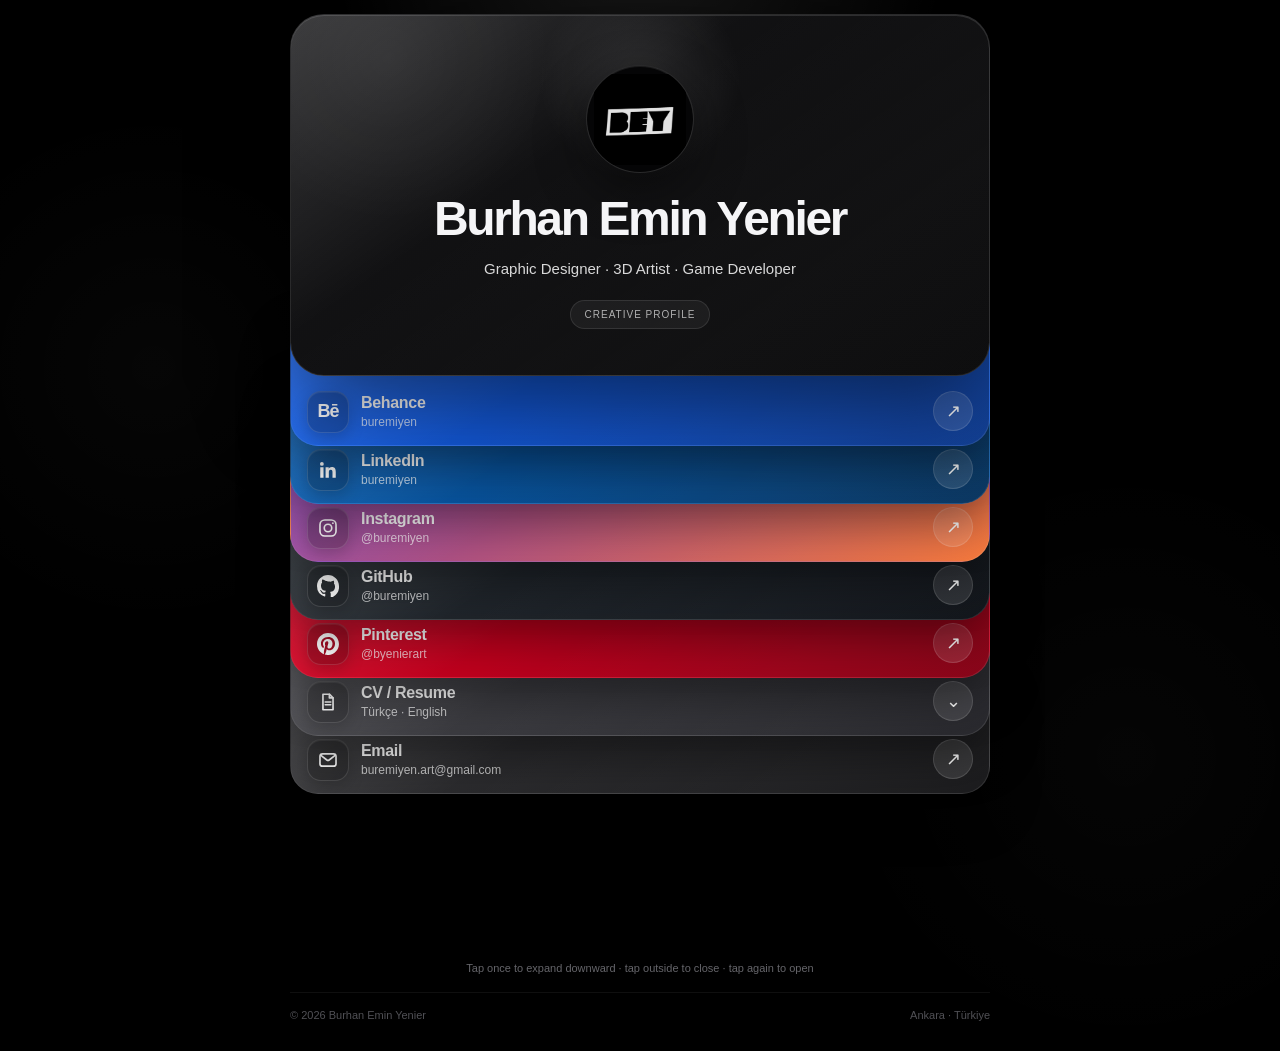
==== commit b5ec0747: "Update portfolio email fallback in page" ====
--- a/index.html
+++ b/index.html
@@ -40,7 +40,7 @@
 <body><main class="page"><section class="profile-card" id="profileCard"><div class="profile-inner"><div class="logo-ring"><img id="profileLogo" src="IMG_0271.jpg" alt="BEY logo"></div><h1 class="profile-name" id="profileName">Burhan Emin Yenier</h1><p class="profile-role" id="profileRole">Graphic Designer · 3D Artist · Game Developer</p><div class="profile-chip" id="profileChip">CREATIVE PROFILE</div></div></section>
 <section class="stack-section"><div class="wallet" id="wallet"></div><div class="status" id="status"></div><div class="hint" id="hint">Tap once to expand downward · tap outside to close · tap again to open</div></section><footer><span id="footerLeft">© 2026 Burhan Emin Yenier</span><span id="footerRight">Ankara · Türkiye</span></footer></main>
 <script>
-const DEFAULT_CONFIG={"version":1,"profile":{"name":"Burhan Emin Yenier","role":"Graphic Designer · 3D Artist · Game Developer","chip":"CREATIVE PROFILE","logo":"IMG_0271.jpg"},"theme":{"pageBackground":"#000000","profileColor1":"#171719","profileColor2":"#080809","profileText":"#f5f5f7"},"cards":[{"id":"behance","label":"Behance","subtitle":"buremiyen","url":"https://www.behance.net/buremiyen","icon":"behance","color1":"#1769ff","color2":"#0d3c94","textColor":"#ffffff","enabled":true},{"id":"linkedin","label":"LinkedIn","subtitle":"buremiyen","url":"https://www.linkedin.com/in/buremiyen","icon":"linkedin","color1":"#0a66c2","color2":"#07345f","textColor":"#ffffff","enabled":true},{"id":"instagram","label":"Instagram","subtitle":"@buremiyen","url":"https://www.instagram.com/buremiyen","icon":"instagram","color1":"#833ab4","color2":"#f77737","textColor":"#ffffff","enabled":true},{"id":"github","label":"GitHub","subtitle":"@buremiyen","url":"https://github.com/buremiyen","icon":"github","color1":"#2b3137","color2":"#0d1117","textColor":"#ffffff","enabled":true},{"id":"pinterest","label":"Pinterest","subtitle":"@byenierart","url":"https://tr.pinterest.com/byenierart/","icon":"pinterest","color1":"#e60023","color2":"#860014","textColor":"#ffffff","enabled":true},{"id":"cv","label":"CV / Resume","subtitle":"Türkçe · English","url":"","icon":"cv","color1":"#4b4b50","color2":"#242429","textColor":"#ffffff","enabled":true,"type":"cv","actions":[{"label":"Türkçe CV ↗","url":"cv-tr.html"},{"label":"English CV ↗","url":"cv-en.html"}]},{"id":"email","label":"Email","subtitle":"byenier.art@gmail.com","url":"mailto:byenier.art@gmail.com","icon":"email","color1":"#38383b","color2":"#171719","textColor":"#ffffff","enabled":true}],"footer":{"left":"© 2026 Burhan Emin Yenier","right":"Ankara · Türkiye"},"ui":{"hint":"Tap once to expand downward · tap outside to close · tap again to open"}};
+const DEFAULT_CONFIG={"version":1,"profile":{"name":"Burhan Emin Yenier","role":"Graphic Designer · 3D Artist · Game Developer","chip":"CREATIVE PROFILE","logo":"IMG_0271.jpg"},"theme":{"pageBackground":"#000000","profileColor1":"#171719","profileColor2":"#080809","profileText":"#f5f5f7"},"cards":[{"id":"behance","label":"Behance","subtitle":"buremiyen","url":"https://www.behance.net/buremiyen","icon":"behance","color1":"#1769ff","color2":"#0d3c94","textColor":"#ffffff","enabled":true},{"id":"linkedin","label":"LinkedIn","subtitle":"buremiyen","url":"https://www.linkedin.com/in/buremiyen","icon":"linkedin","color1":"#0a66c2","color2":"#07345f","textColor":"#ffffff","enabled":true},{"id":"instagram","label":"Instagram","subtitle":"@buremiyen","url":"https://www.instagram.com/buremiyen","icon":"instagram","color1":"#833ab4","color2":"#f77737","textColor":"#ffffff","enabled":true},{"id":"github","label":"GitHub","subtitle":"@buremiyen","url":"https://github.com/buremiyen","icon":"github","color1":"#2b3137","color2":"#0d1117","textColor":"#ffffff","enabled":true},{"id":"pinterest","label":"Pinterest","subtitle":"@byenierart","url":"https://tr.pinterest.com/byenierart/","icon":"pinterest","color1":"#e60023","color2":"#860014","textColor":"#ffffff","enabled":true},{"id":"cv","label":"CV / Resume","subtitle":"Türkçe · English","url":"","icon":"cv","color1":"#4b4b50","color2":"#242429","textColor":"#ffffff","enabled":true,"type":"cv","actions":[{"label":"Türkçe CV ↗","url":"cv-tr.html"},{"label":"English CV ↗","url":"cv-en.html"}]},{"id":"email","label":"Email","subtitle":"buremiyen.art@gmail.com","url":"mailto:buremiyen.art@gmail.com","icon":"email","color1":"#38383b","color2":"#171719","textColor":"#ffffff","enabled":true}],"footer":{"left":"© 2026 Burhan Emin Yenier","right":"Ankara · Türkiye"},"ui":{"hint":"Tap once to expand downward · tap outside to close · tap again to open"}};
 const wallet=document.getElementById('wallet');
 const status=document.getElementById('status');
 let cards=[];
@@ -157,9 +157,11 @@
 document.addEventListener('keydown',e=>{if(e.key==='Escape')clearActive()});
 
 render(DEFAULT_CONFIG);
-fetch('site-config.json?v='+Date.now(),{cache:'no-store'})
+const SUPABASE_URL='https://kaajocwjavntyxxncrkg.supabase.co';
+const SUPABASE_KEY='sb_publishable_rgiEC1gb5Plbmgg5cwRx8g_GEY1Xicq';
+fetch(SUPABASE_URL+'/rest/v1/portfolio_site_config?id=eq.1&select=config',{cache:'no-store',headers:{apikey:SUPABASE_KEY,Authorization:'Bearer '+SUPABASE_KEY}})
   .then(r=>r.ok?r.json():Promise.reject(new Error('config')))
-  .then(render)
-  .catch(()=>{});
+  .then(rows=>{if(rows&&rows[0]&&rows[0].config)render(rows[0].config)})
+  .catch(()=>fetch('site-config.json?v='+Date.now(),{cache:'no-store'}).then(r=>r.ok?r.json():Promise.reject()).then(render).catch(()=>{}));
 </script></body><!-- pages-redeploy-trigger -->
 </html>
